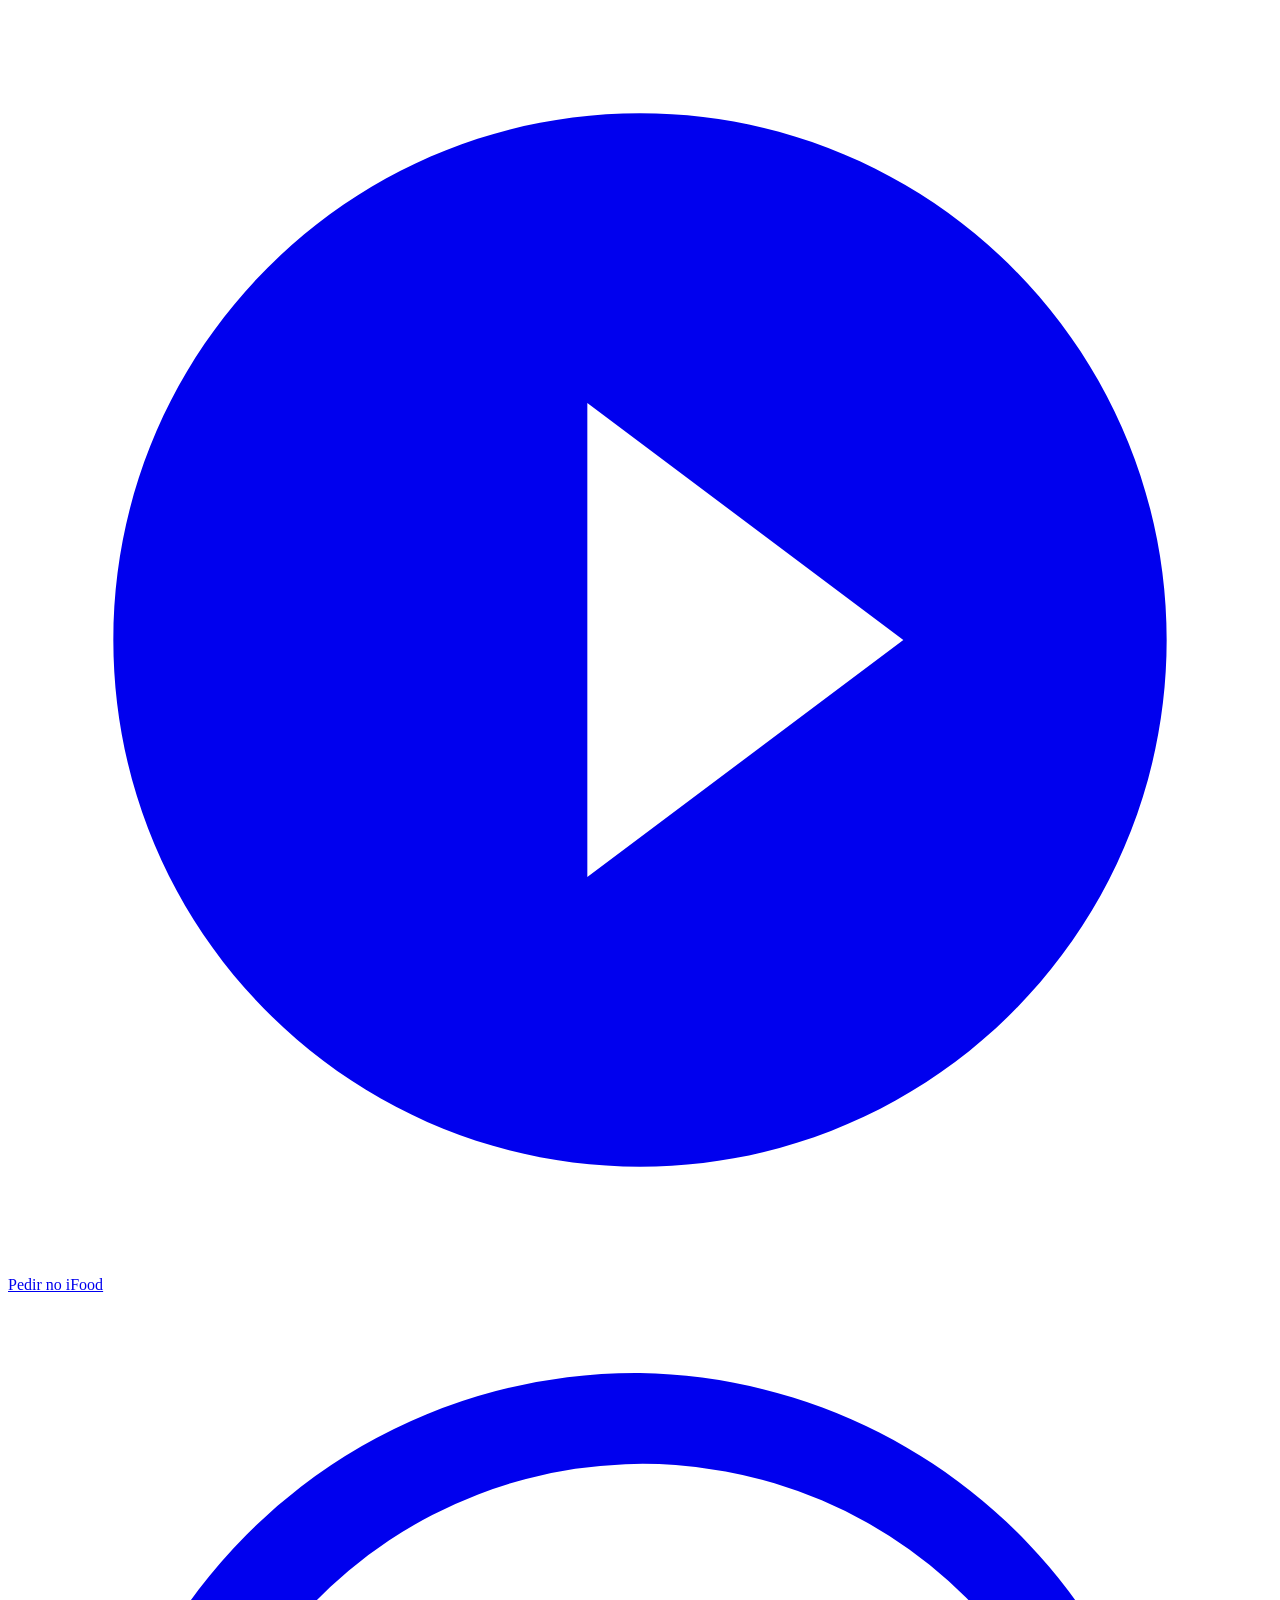
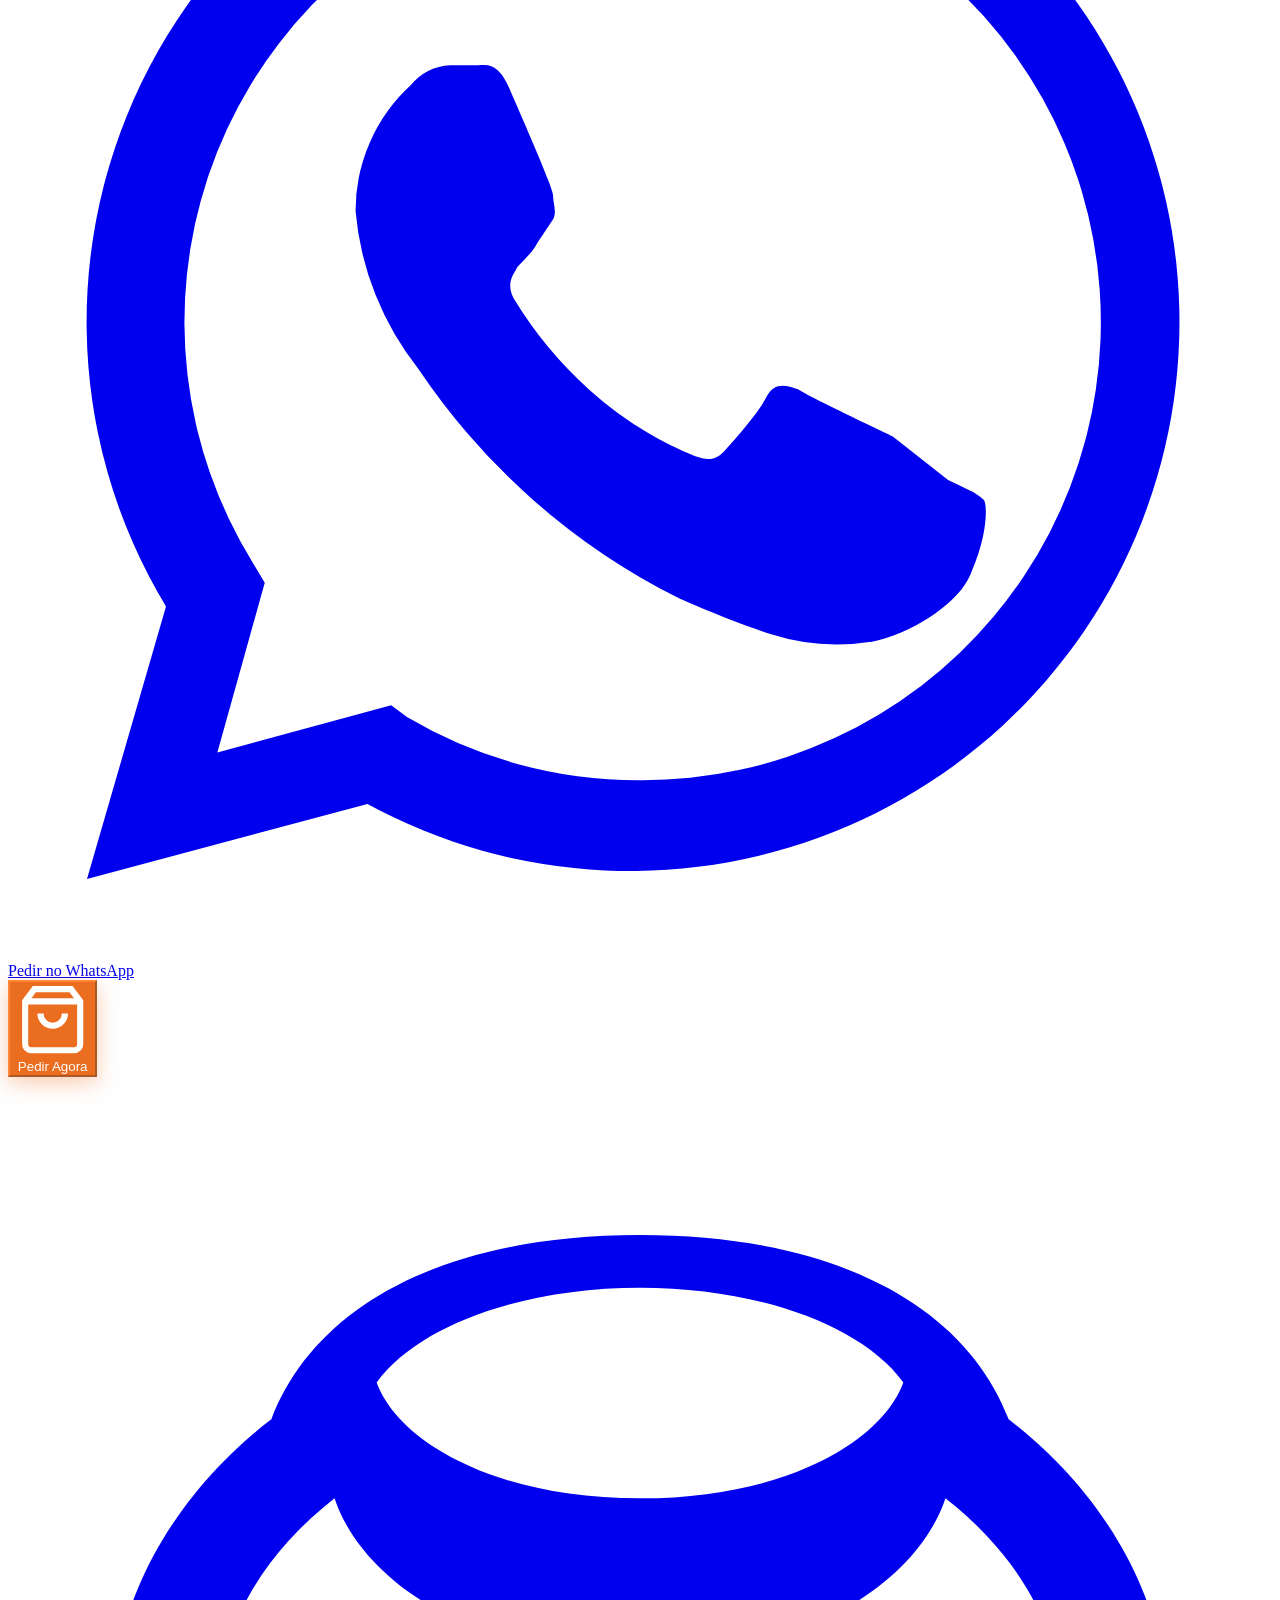
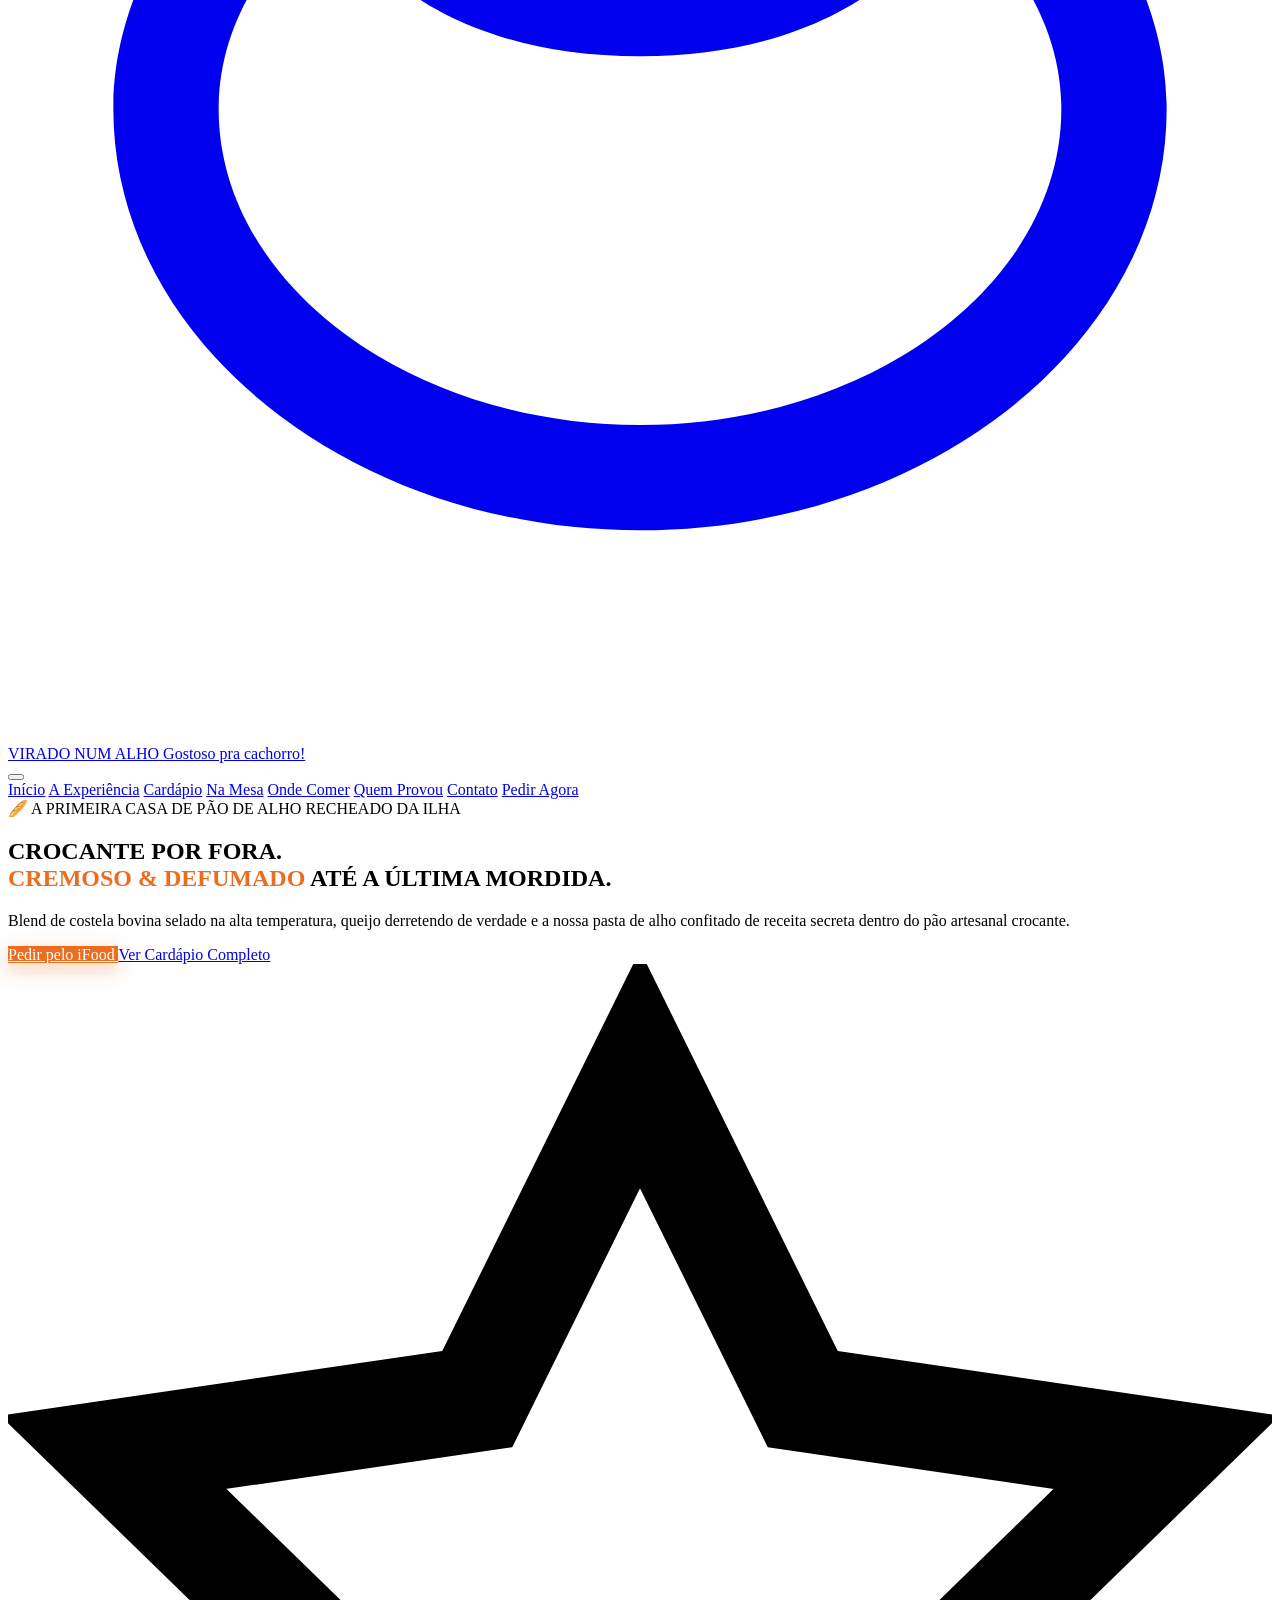
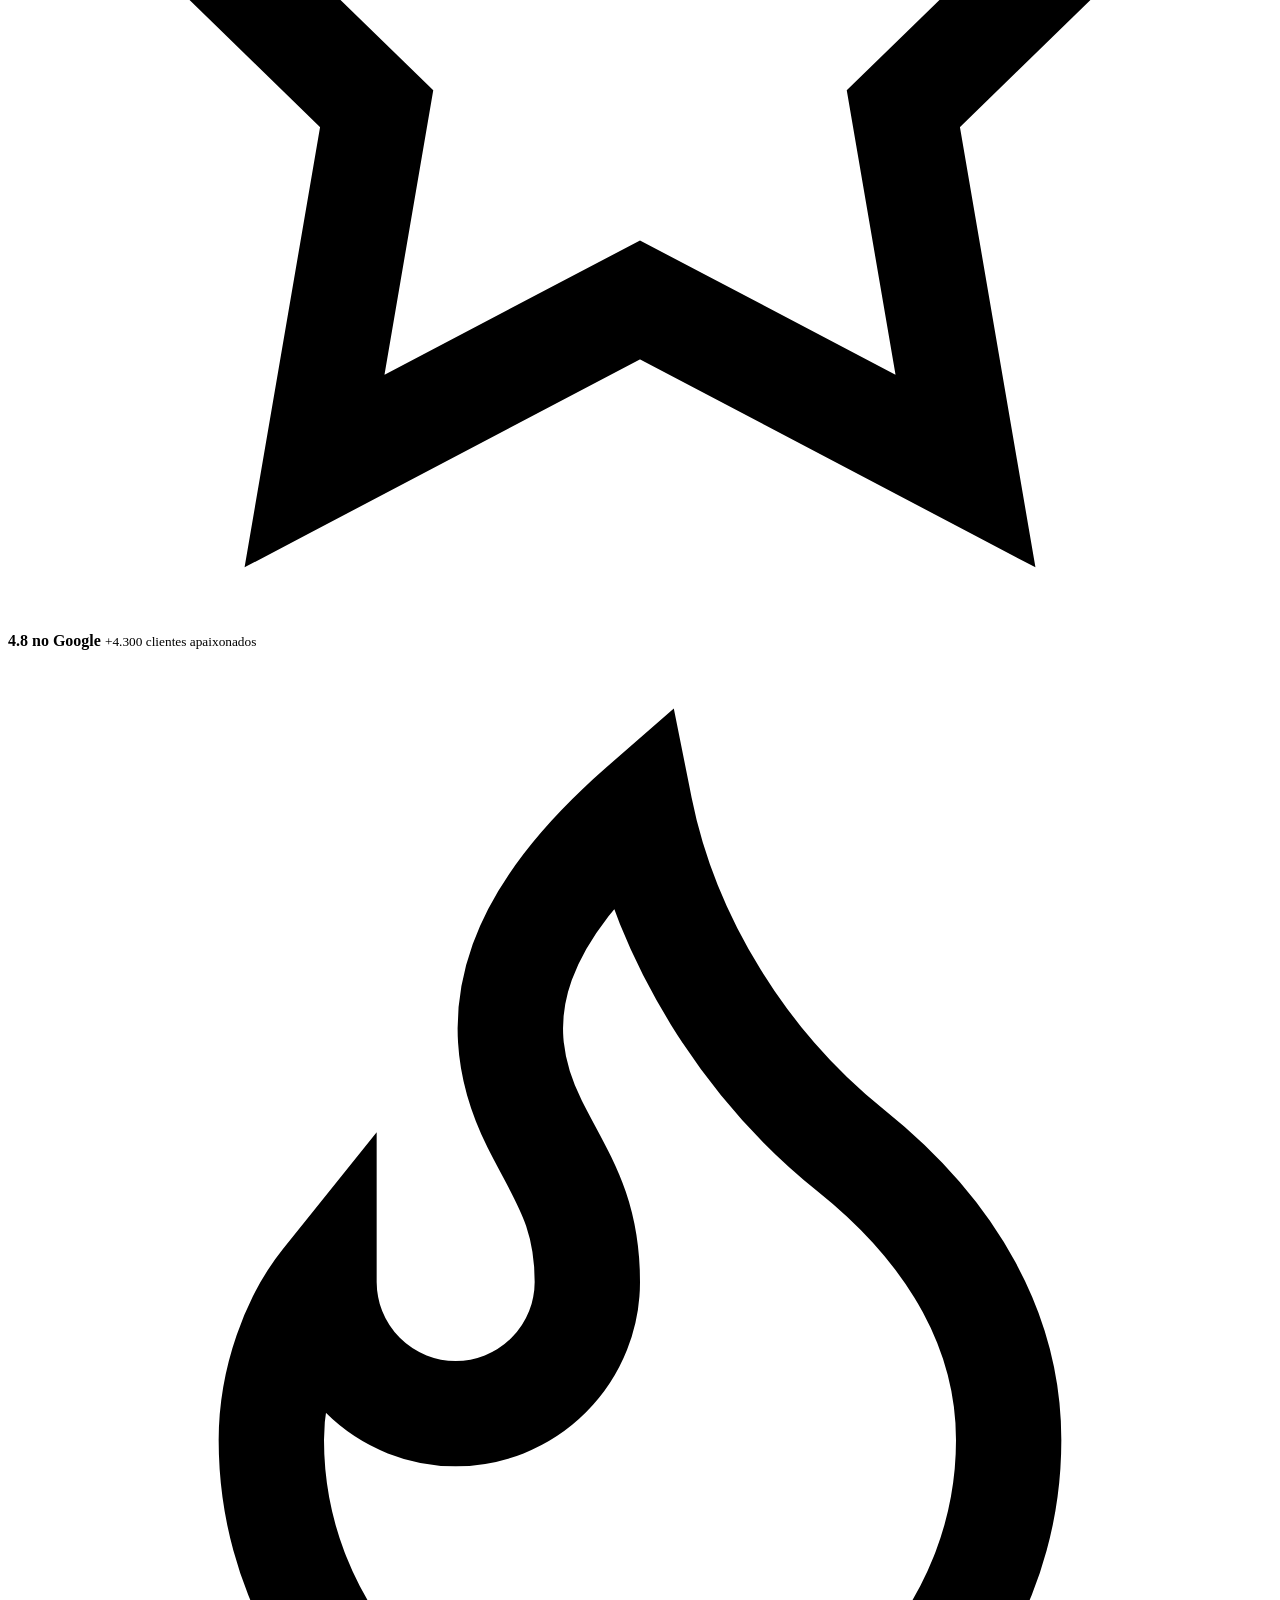
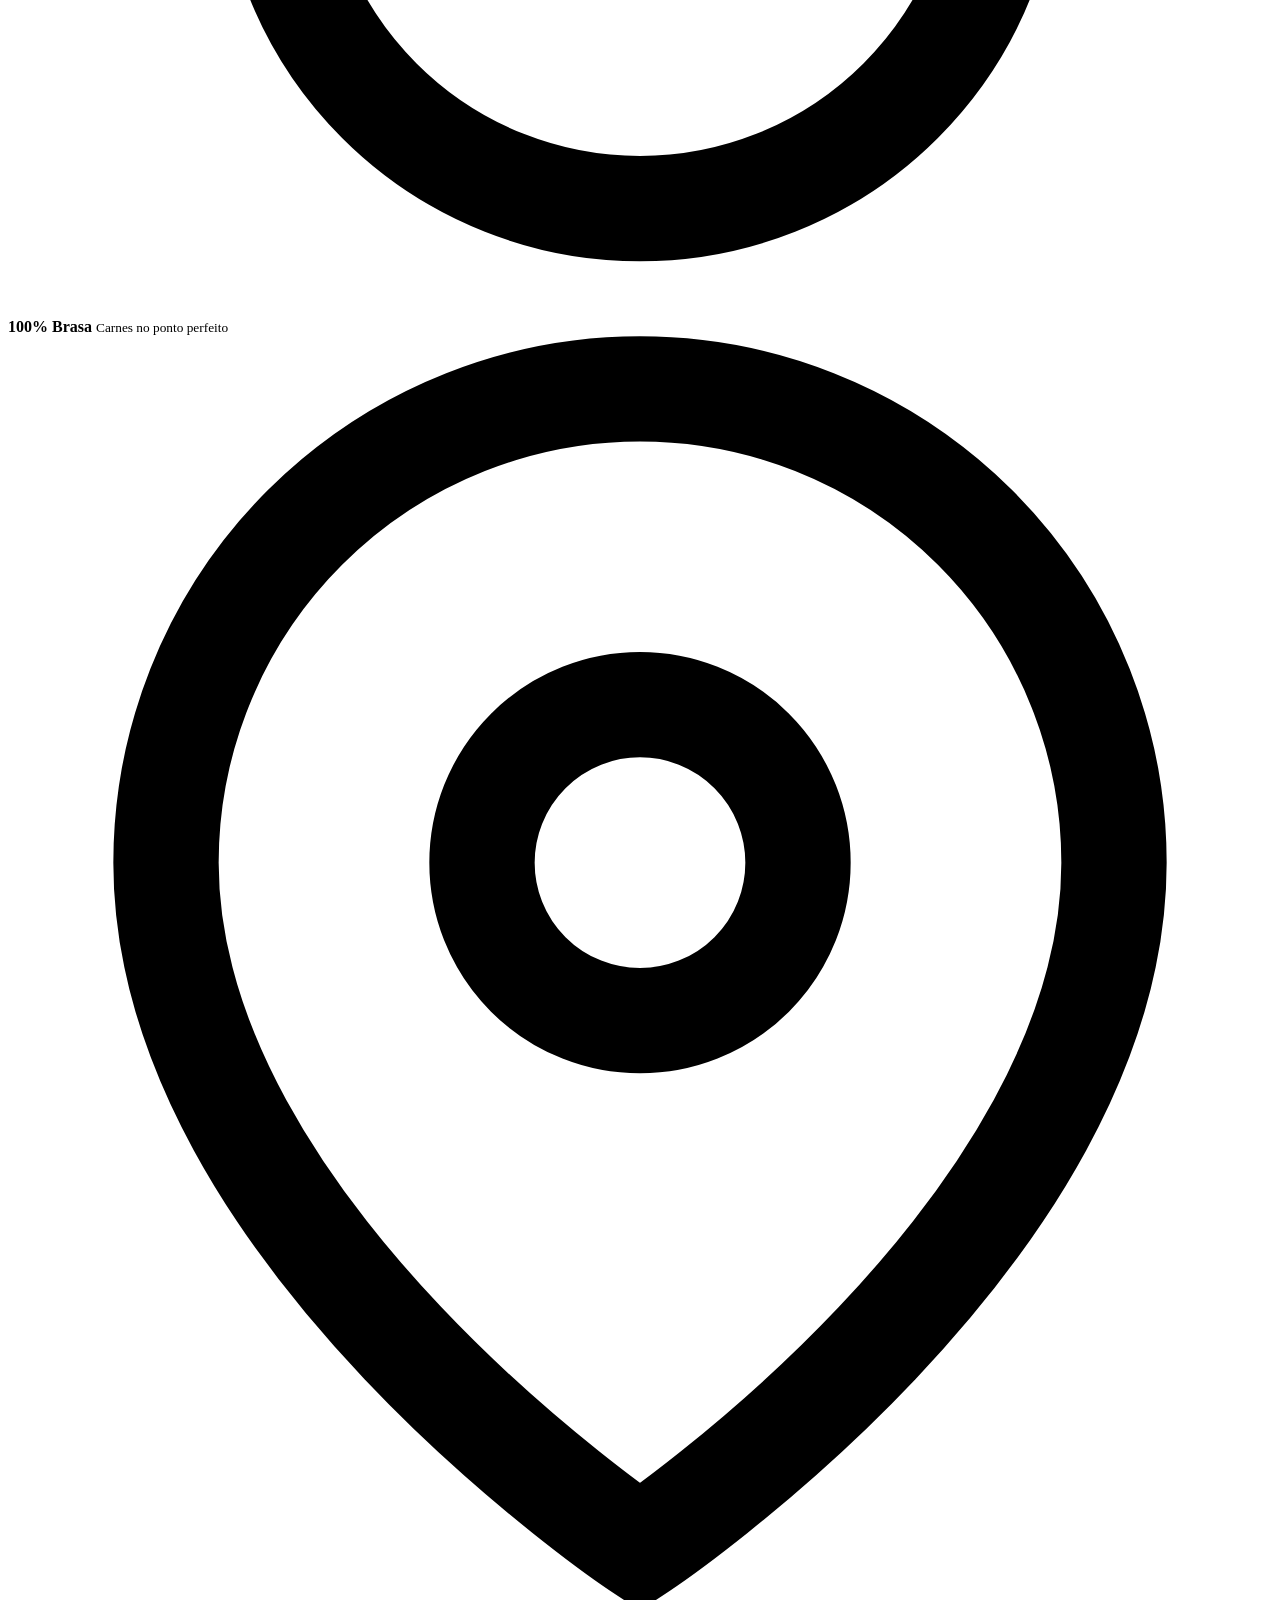
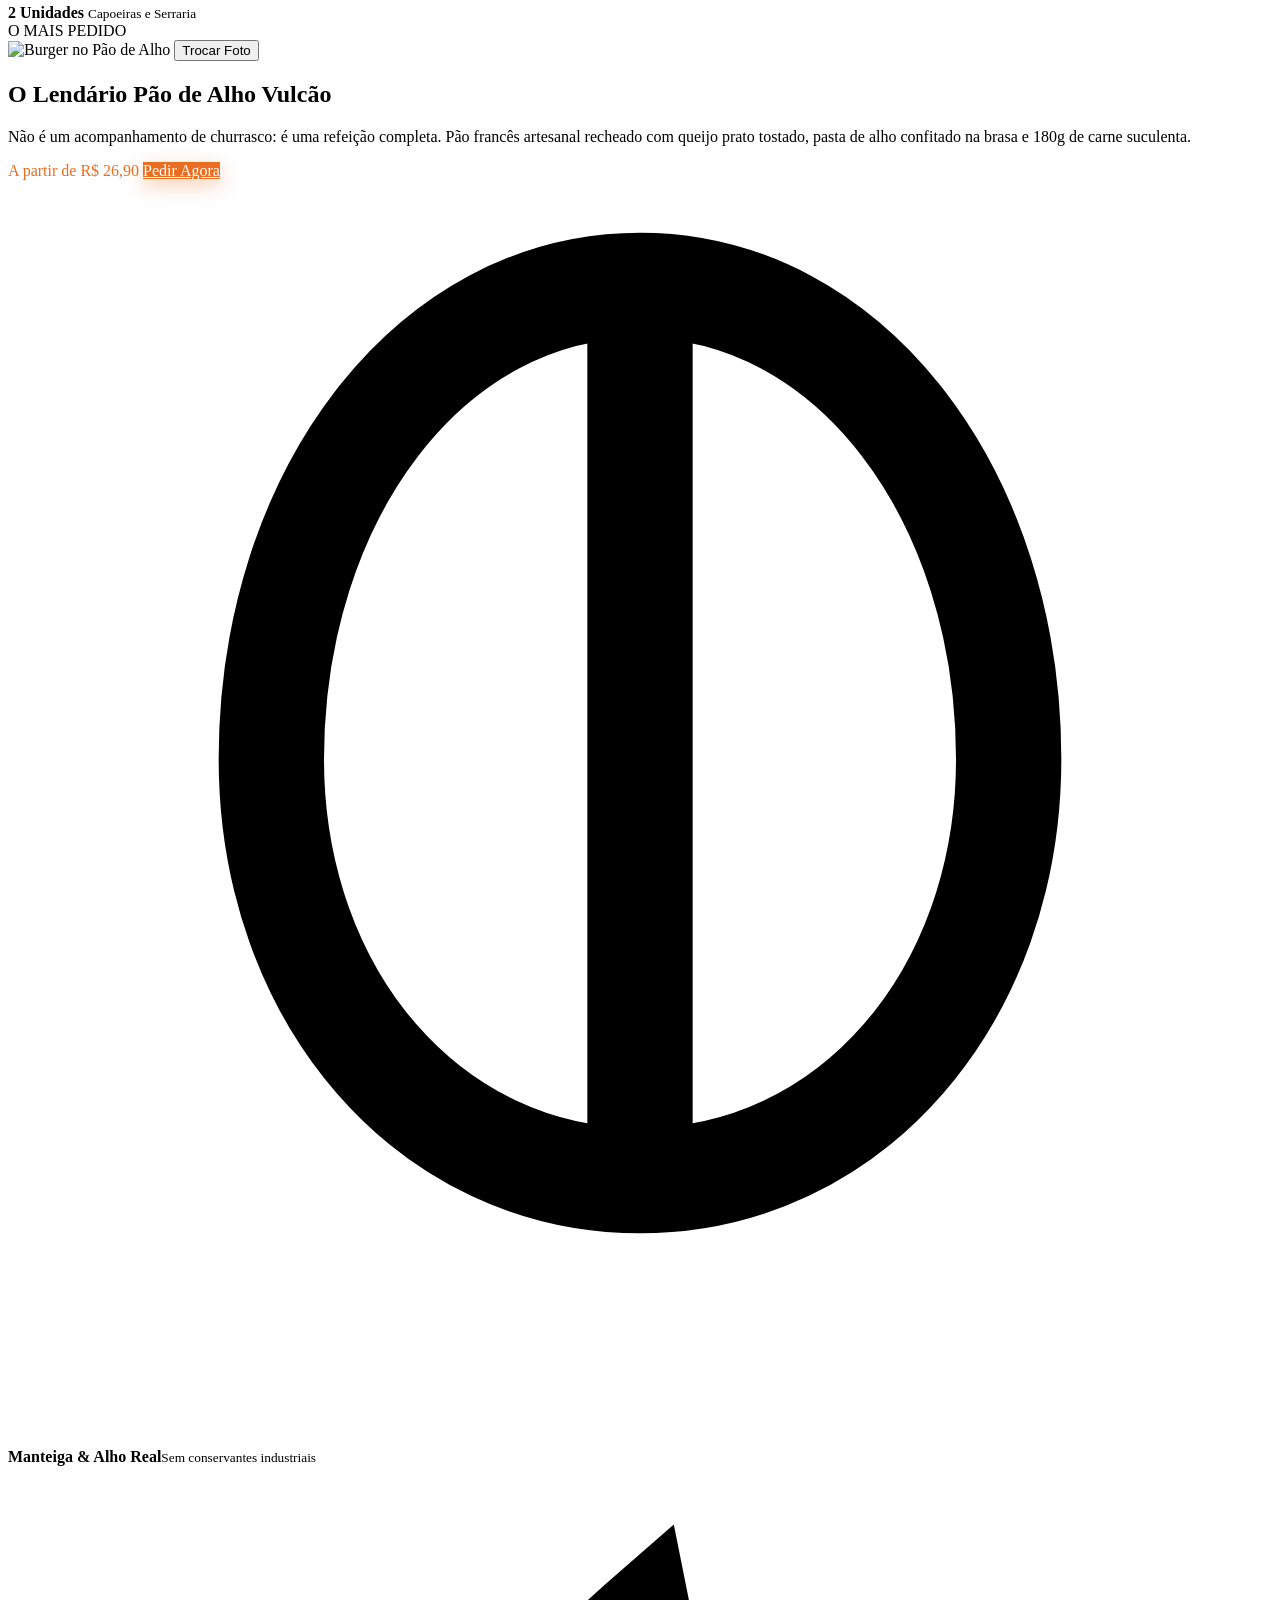
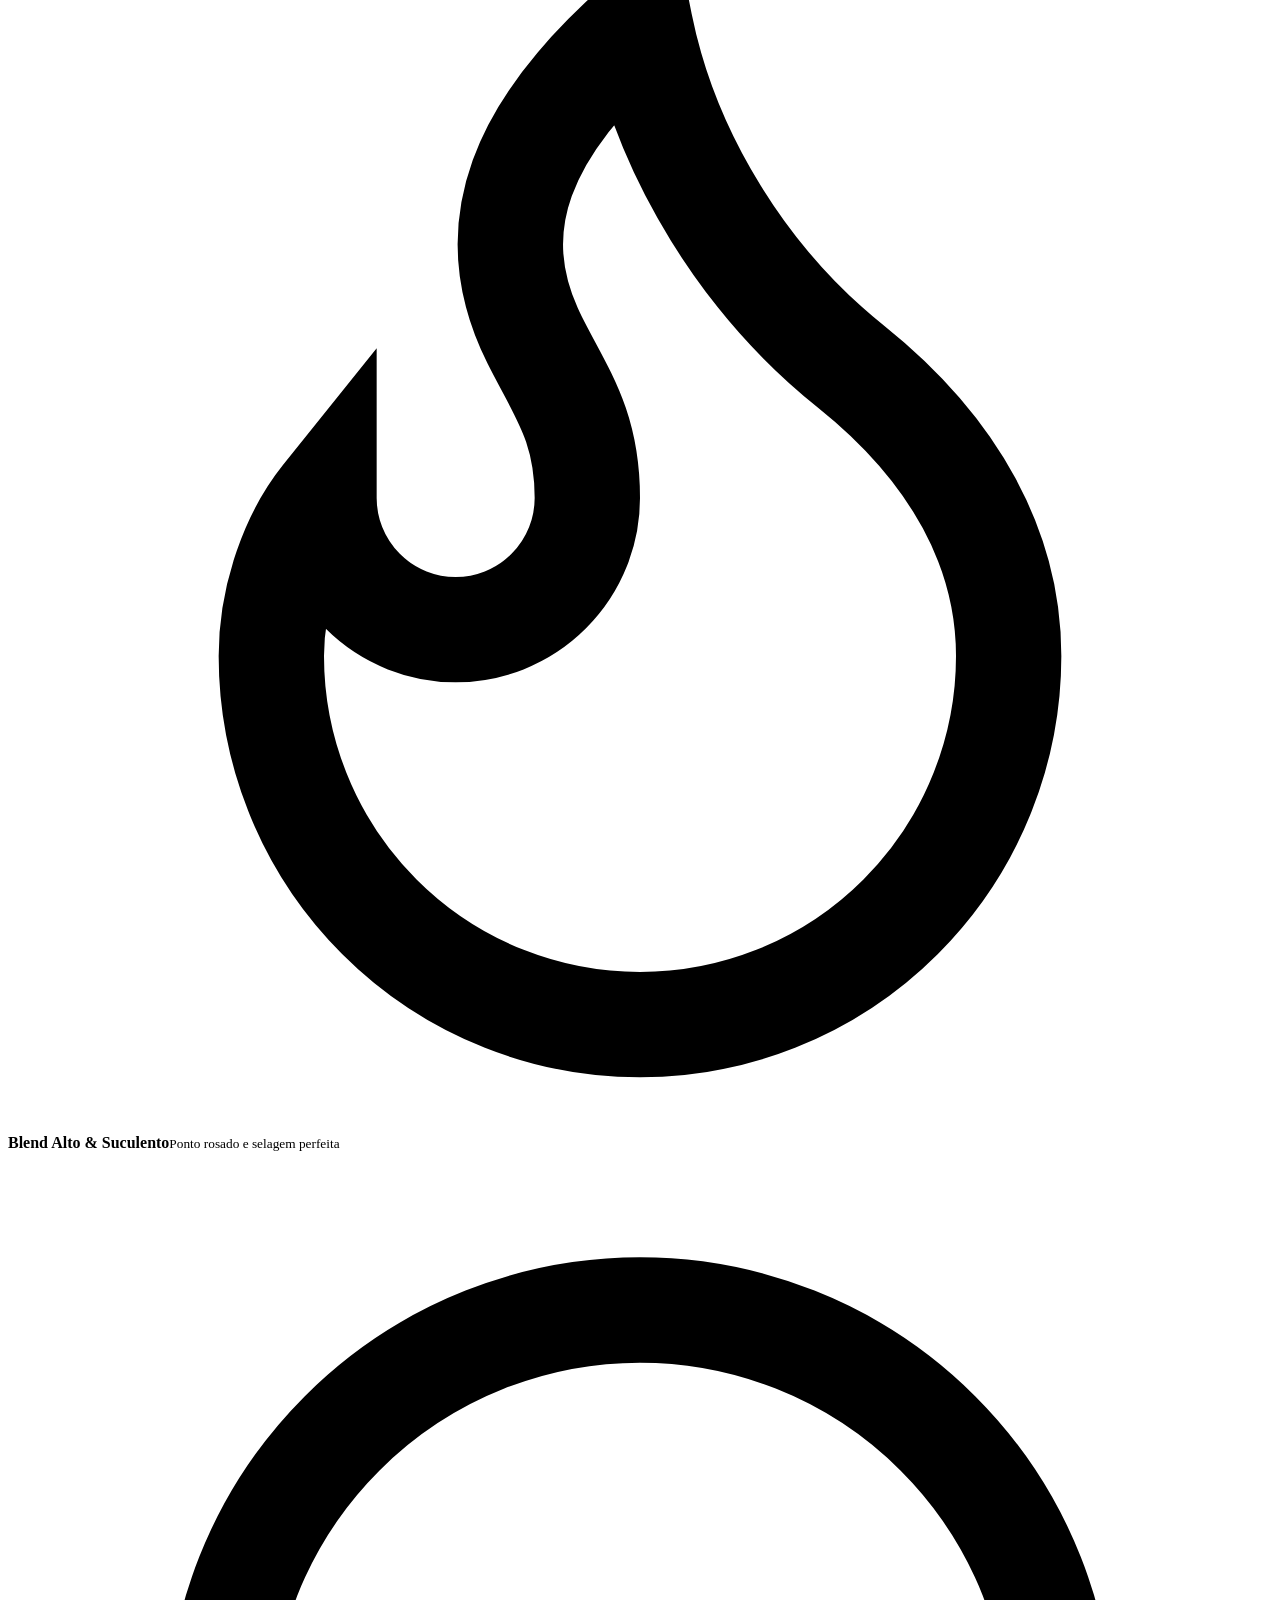
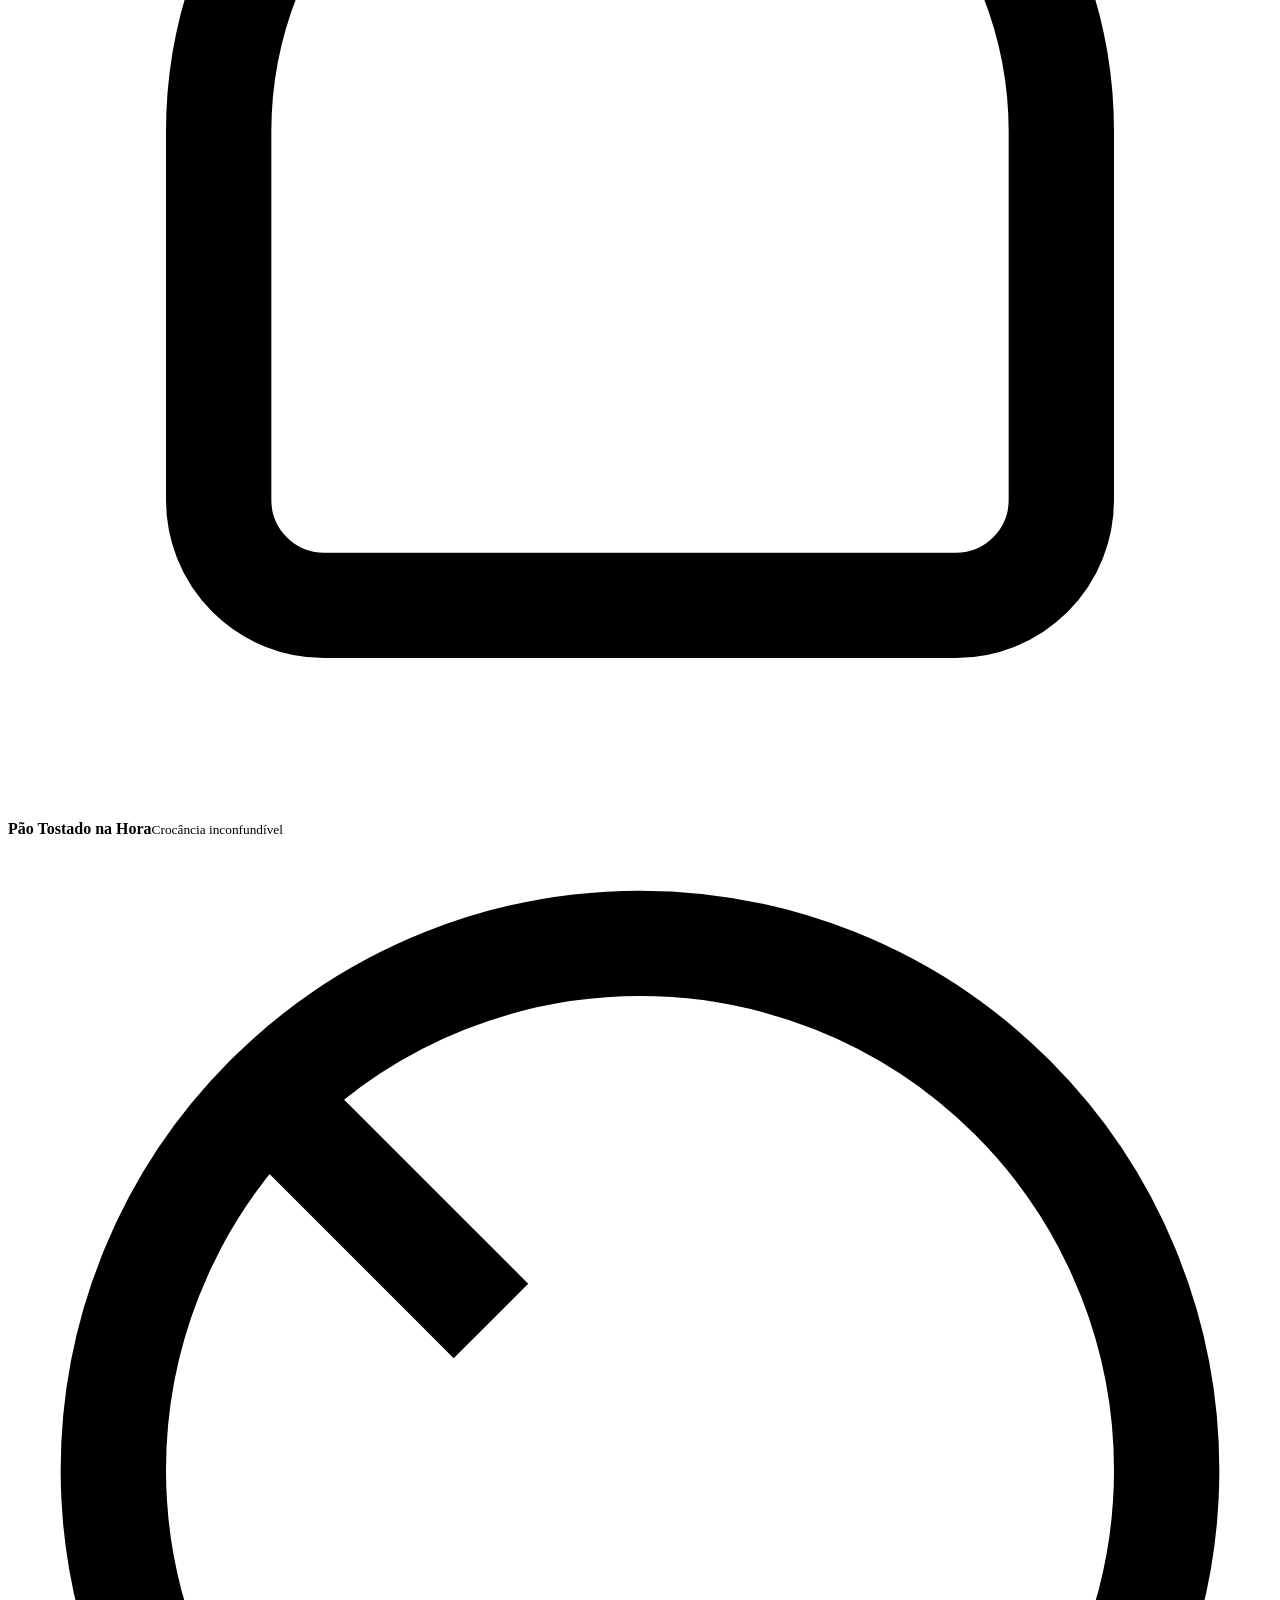
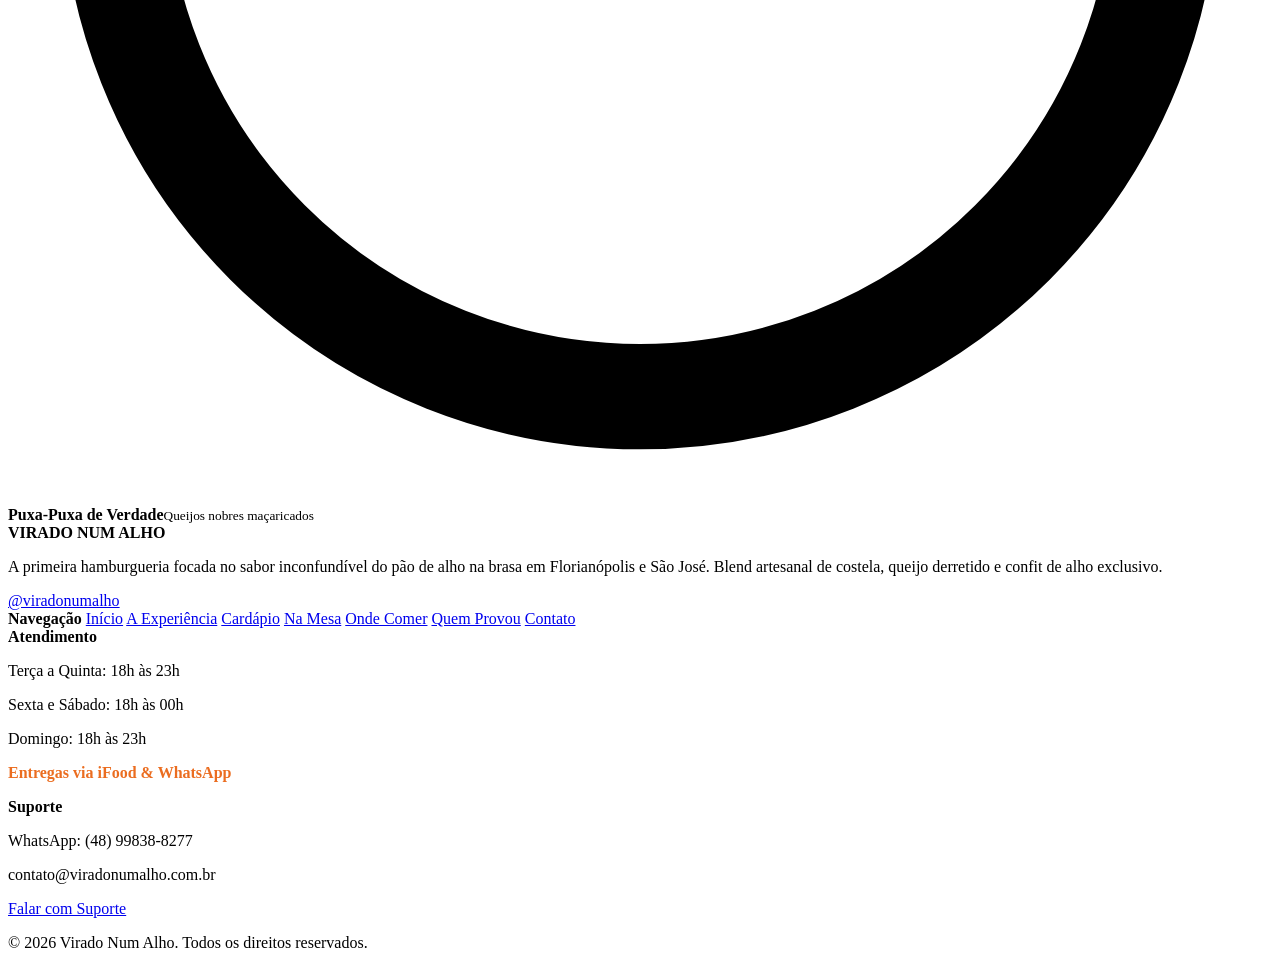
==== index.html @ 8a9c9192 "Update index.html" ====
<!DOCTYPE html>
<html lang="pt-BR">
<head>
  <meta charset="UTF-8" />
  <meta name="viewport" content="width=device-width, initial-scale=1.0" />
  <title>Virado Num Alho | Hambúrguer Artesanal e Pão de Alho Recheado</title>
  <meta name="description" content="Virado Num Alho: hamburgueria artesanal com pão de alho recheado, burgers marcantes e duas unidades na Grande Florianópolis." />
  <link rel="preconnect" href="https://fonts.googleapis.com">
  <link rel="preconnect" href="https://fonts.gstatic.com" crossorigin>
  <link href="https://fonts.googleapis.com/css2?family=Bebas+Neue&family=Caveat:wght@700&family=Plus+Jakarta+Sans:wght@400;500;600;700;800&display=swap" rel="stylesheet" />
  <link rel="stylesheet" href="style.css" />
</head>
<body>

  <!-- Barra de Controle do Administrador (Supabase) -->
  <aside id="admin-bar">
    <div style="display:flex; align-items:center; gap:12px;">
      <span class="admin-tag">PAINEL DO DONO</span>
      <span style="font-size:13px; color:#FDF8F2;">Edite os textos nesta página e clique em <strong>Salvar Alterações</strong>.</span>
    </div>
    <div style="display:flex; align-items:center; gap:10px;">
      <button id="btn-save-all" class="btn-admin-save">
        <svg viewBox="0 0 24 24" width="16" height="16" fill="none" stroke="currentColor" stroke-width="2.5"><path d="M19 21H5a2 2 0 0 1-2-2V5a2 2 0 0 1 2-2h11l5 5v11a2 2 0 0 1-2 2z"/><polyline points="17 21 17 13 7 13 7 21"/><polyline points="7 3 7 8 15 8"/></svg>
        <span>Salvar Alterações</span>
      </button>
      <button id="btn-logout" class="btn-admin-logout">Sair</button>
    </div>
  </aside>

  <!-- Input Oculto de Upload de Fotos -->
  <input type="file" id="image-file-input" accept="image/*" style="display:none;" />

  <!-- Speed Dial / Botão Flutuante Compacto -->
  <div class="floating-hub" id="floatingHub">
    <div class="hub-options">
      <a href="https://www.ifood.com.br" target="_blank" rel="noopener noreferrer" class="hub-btn hub-ifood" data-editable-link data-key="link_ifood">
        <svg viewBox="0 0 24 24" class="hub-icon" fill="currentColor"><path d="M12 2C6.48 2 2 6.48 2 12s4.48 10 10 10 10-4.48 10-10S17.52 2 12 2zm-1 14.5v-9l6 4.5-6 4.5z"/></svg>
        <span class="hub-text">Pedir no iFood</span>
      </a>
      <a href="https://wa.me/5548998388277?text=Ol%C3%A1!%20Quero%20fazer%20um%20pedido%20no%20Virado%20Num%20Alho." target="_blank" rel="noopener noreferrer" class="hub-btn hub-wpp" data-editable-link data-key="link_whatsapp">
        <svg viewBox="0 0 32 32" class="hub-icon" fill="currentColor"><path d="M16 2a13.9 13.9 0 0 0-12 21.1L2 30l7.1-1.9A13.9 13.9 0 1 0 16 2zm0 25.5a11.5 11.5 0 0 1-5.9-1.6l-.4-.3-4.4 1.2 1.2-4.3-.3-.5A11.6 11.6 0 1 1 16 27.5zm6.4-8.7c-.4-.2-2.1-1-2.4-1.2-.3-.1-.6-.2-.8.2s-.9 1.2-1.1 1.4-.4.2-.7.1a9.2 9.2 0 0 1-2.7-1.7 10.2 10.2 0 0 1-1.9-2.3c-.2-.4 0-.6.1-.8.2-.2.4-.4.5-.6l.4-.6c.1-.2 0-.4 0-.6s-.8-2-1.1-2.7c-.3-.7-.6-.6-.8-.6h-.7a1.4 1.4 0 0 0-1 .5 4.3 4.3 0 0 0-1.4 3.2 7.5 7.5 0 0 0 1.6 4 17.2 17.2 0 0 0 6.6 5.8c.9.4 1.7.7 2.3.9a5.5 5.5 0 0 0 2.5.2c.8-.1 2.3-.9 2.6-1.8.4-.9.4-1.7.3-1.8-.2-.2-.5-.3-.9-.5z"/></svg>
        <span class="hub-text">Pedir no WhatsApp</span>
      </a>
    </div>
    <button class="hub-trigger" id="hubTrigger" aria-label="Abrir opções de pedido">
      <svg viewBox="0 0 24 24" class="hub-trigger-icon" fill="none" stroke="currentColor" stroke-width="2"><path d="M6 2L3 6v14a2 2 0 0 0 2 2h14a2 2 0 0 0 2-2V6l-3-4z"/><line x1="3" y1="6" x2="21" y2="6"/><path d="M16 10a4 4 0 0 1-8 0"/></svg>
      <span>Pedir Agora</span>
    </button>
  </div>

  <!-- Cabeçalho Principal -->
  <header class="header">
    <div class="container nav-wrapper">
      <a href="index.html" class="brand-logo">
        <div class="brand-badge-logo">
          <svg viewBox="0 0 24 24" class="brand-logo-svg" fill="currentColor">
            <path d="M19 6.5C18.2 4.4 15.8 3 12 3S5.8 4.4 5 6.5C3.3 7.8 2 9.8 2 12c0 4.4 4.5 8 10 8s10-3.6 10-8c0-2.2-1.3-4.2-3-5.5zM12 18c-4.4 0-8-2.7-8-6 0-1.5.8-2.9 2.2-4 .5 1.5 2.5 3 5.8 3s5.3-1.5 5.8-3c1.4 1.1 2.2 2.5 2.2 4 0 3.3-3.6 6-8 6zm0-10c-2.8 0-4.6-1.1-5-2.2C7.8 4.7 9.8 4 12 4s4.2.7 5 1.8c-.4 1.1-2.2 2.2-5 2.2z"/>
          </svg>
        </div>
        <div class="brand-text">
          <span class="brand-title" data-editable data-key="brand_name">VIRADO NUM ALHO</span>
          <span class="brand-tagline" data-editable data-key="brand_slogan">Gostoso pra cachorro!</span>
        </div>
      </a>

      <button class="menu-toggle" id="menu-toggle" aria-label="Abrir menu">
        <span></span><span></span><span></span>
      </button>

      <nav class="nav-menu" id="nav-links">
        <a href="index.html" class="nav-item active">Início</a>
        <a href="experiencia.html" class="nav-item">A Experiência</a>
        <a href="cardapio.html" class="nav-item">Cardápio</a>
        <a href="galeria.html" class="nav-item">Na Mesa</a>
        <a href="unidades.html" class="nav-item">Onde Comer</a>
        <a href="depoimentos.html" class="nav-item">Quem Provou</a>
        <a href="contato.html" class="nav-item">Contato</a>
        <a href="https://www.ifood.com.br" target="_blank" class="btn-order" data-editable-link data-key="link_header_cta">Pedir Agora</a>
      </nav>
    </div>
  </header>

  <main>
    <section class="hero">
      <div class="container hero-grid">
        <div class="hero-content">
          <div class="badge-fresh" data-editable data-key="hero_eyebrow">
            🥖 A PRIMEIRA CASA DE PÃO DE ALHO RECHEADO DA ILHA
          </div>
          
          <h1 data-editable data-key="hero_title">
            CROCANTE POR FORA. <br><span class="highlight-text">CREMOSO & DEFUMADO</span> ATÉ A ÚLTIMA MORDIDA.
          </h1>
          
          <p data-editable data-key="hero_description">
            Blend de costela bovina selado na alta temperatura, queijo derretendo de verdade e a nossa pasta de alho confitado de receita secreta dentro do pão artesanal crocante.
          </p>

          <div class="hero-actions">
            <a href="https://www.ifood.com.br" target="_blank" class="btn btn-primary" data-editable-link data-key="link_hero_ifood">
              Pedir pelo iFood
            </a>
            <a href="cardapio.html" class="btn btn-secondary">
              Ver Cardápio Completo
            </a>
          </div>

          <div class="hero-facts-row">
            <div class="fact-card">
              <div class="fact-svg-icon">
                <svg viewBox="0 0 24 24" fill="none" stroke="currentColor" stroke-width="2"><polygon points="12 2 15.09 8.26 22 9.27 17 14.14 18.18 21.02 12 17.77 5.82 21.02 7 14.14 2 9.27 8.91 8.26 12 2"/></svg>
              </div>
              <div>
                <strong data-editable data-key="card_1_val">4.8 no Google</strong>
                <small data-editable data-key="card_1_lbl">+4.300 clientes apaixonados</small>
              </div>
            </div>
            <div class="fact-card">
              <div class="fact-svg-icon">
                <svg viewBox="0 0 24 24" fill="none" stroke="currentColor" stroke-width="2"><path d="M8.5 14.5A2.5 2.5 0 0 0 11 12c0-1.38-.5-2-1-3-1.072-2.143-.224-4.054 2-6 .5 2.5 2 4.9 4 6.5 2 1.6 3 3.5 3 5.5a7 7 0 1 1-14 0c0-1.153.433-2.294 1-3a2.5 2.5 0 0 0 2.5 2.5z"/></svg>
              </div>
              <div>
                <strong data-editable data-key="card_2_val">100% Brasa</strong>
                <small data-editable data-key="card_2_lbl">Carnes no ponto perfeito</small>
              </div>
            </div>
            <div class="fact-card">
              <div class="fact-svg-icon">
                <svg viewBox="0 0 24 24" fill="none" stroke="currentColor" stroke-width="2"><path d="M21 10c0 7-9 13-9 13s-9-6-9-13a9 9 0 0 1 18 0z"/><circle cx="12" cy="10" r="3"/></svg>
              </div>
              <div>
                <strong data-editable data-key="card_3_val">2 Unidades</strong>
                <small data-editable data-key="card_3_lbl">Capoeiras e Serraria</small>
              </div>
            </div>
          </div>
        </div>

        <div class="hero-spotlight">
          <div class="spotlight-card">
            <div class="spotlight-tag">O MAIS PEDIDO</div>
            <div class="editable-img-wrapper hero-img-wrap">
              <img src="https://images.unsplash.com/photo-1568901346375-23c9450c58cd?auto=format&fit=crop&w=900&q=80" alt="Burger no Pão de Alho" data-img-key="hero_food_img" class="spotlight-img" />
              <button class="change-img-btn" data-trigger-img="hero_food_img">Trocar Foto</button>
            </div>
            <div class="spotlight-details">
              <h2 data-editable data-key="highlight_title">O Lendário Pão de Alho Vulcão</h2>
              <p data-editable data-key="highlight_desc">
                Não é um acompanhamento de churrasco: é uma refeição completa. Pão francês artesanal recheado com queijo prato tostado, pasta de alho confitado na brasa e 180g de carne suculenta.
              </p>
              <div class="spotlight-footer">
                <span class="price-tag" data-editable data-key="hero_price_tag">A partir de R$ 26,90</span>
                <a href="cardapio.html" class="btn-card-action">Pedir Agora</a>
              </div>
            </div>
          </div>
        </div>
      </div>
    </section>

    <!-- Barra Sensorial Rápida -->
    <div class="sensory-strip">
      <div class="container sensory-grid">
        <div class="sensory-item">
          <div class="s-icon-box"><svg viewBox="0 0 24 24" fill="none" stroke="currentColor" stroke-width="2"><path d="M12 2C8 2 5 6 5 11c0 4.5 3 8 7 8s7-3.5 7-8c0-5-3-9-7-9z"/><path d="M12 2v17"/></svg></div>
          <div><strong>Manteiga & Alho Real</strong><small>Sem conservantes industriais</small></div>
        </div>
        <div class="sensory-item">
          <div class="s-icon-box"><svg viewBox="0 0 24 24" fill="none" stroke="currentColor" stroke-width="2"><path d="M8.5 14.5A2.5 2.5 0 0 0 11 12c0-1.38-.5-2-1-3-1.072-2.143-.224-4.054 2-6 .5 2.5 2 4.9 4 6.5 2 1.6 3 3.5 3 5.5a7 7 0 1 1-14 0c0-1.153.433-2.294 1-3a2.5 2.5 0 0 0 2.5 2.5z"/></svg></div>
          <div><strong>Blend Alto & Suculento</strong><small>Ponto rosado e selagem perfeita</small></div>
        </div>
        <div class="sensory-item">
          <div class="s-icon-box"><svg viewBox="0 0 24 24" fill="none" stroke="currentColor" stroke-width="2"><path d="M4 11a8 8 0 0 1 16 0v7a2 2 0 0 1-2 2H6a2 2 0 0 1-2-2v-7z"/></svg></div>
          <div><strong>Pão Tostado na Hora</strong><small>Crocância inconfundível</small></div>
        </div>
        <div class="sensory-item">
          <div class="s-icon-box"><svg viewBox="0 0 24 24" fill="none" stroke="currentColor" stroke-width="2"><circle cx="12" cy="12" r="10"/><path d="m4.93 4.93 4.24 4.24"/></svg></div>
          <div><strong>Puxa-Puxa de Verdade</strong><small>Queijos nobres maçaricados</small></div>
        </div>
      </div>
    </div>
  </main>

  <footer class="footer">
    <div class="container footer-content">
      <!-- Coluna 1: Sobre Nós -->
      <div class="footer-brand">
        <strong class="footer-logo" data-editable data-key="footer_brand_name">VIRADO NUM ALHO</strong>
        <p data-editable data-key="footer_about_text">
          A primeira hamburgueria focada no sabor inconfundível do pão de alho na brasa em Florianópolis e São José. Blend artesanal de costela, queijo derretido e confit de alho exclusivo.
        </p>
        <div class="footer-social-link">
          <a href="https://instagram.com/viradonumalho" target="_blank" data-editable data-key="footer_ig_link">@viradonumalho</a>
        </div>
      </div>

      <!-- Coluna 2: Navegação -->
      <div class="footer-nav">
        <strong>Navegação</strong>
        <a href="index.html">Início</a>
        <a href="experiencia.html">A Experiência</a>
        <a href="cardapio.html">Cardápio</a>
        <a href="galeria.html">Na Mesa</a>
        <a href="unidades.html">Onde Comer</a>
        <a href="depoimentos.html">Quem Provou</a>
        <a href="contato.html">Contato</a>
      </div>

      <!-- Coluna 3: Atendimento & Horários -->
      <div class="footer-hours">
        <strong>Atendimento</strong>
        <p data-editable data-key="footer_hours_1">Terça a Quinta: 18h às 23h</p>
        <p data-editable data-key="footer_hours_2">Sexta e Sábado: 18h às 00h</p>
        <p data-editable data-key="footer_hours_3">Domingo: 18h às 23h</p>
        <p style="margin-top: 8px; color: var(--color-orange-brand); font-weight: 600;" data-editable data-key="footer_delivery_info">Entregas via iFood & WhatsApp</p>
      </div>

      <!-- Coluna 4: Suporte & Ajuda -->
      <div class="footer-support">
        <strong>Suporte</strong>
        <p data-editable data-key="footer_sup_phone">WhatsApp: (48) 99838-8277</p>
        <p data-editable data-key="footer_sup_email">contato@viradonumalho.com.br</p>
        <div class="support-links">
          <a href="https://wa.me/5548998388277?text=Preciso%20de%20ajuda%20com%20meu%20pedido" target="_blank" class="btn-support-wpp" data-editable-link data-key="link_support_wpp">
            Falar com Suporte
          </a>
        </div>
      </div>
    </div>

    <div class="footer-bottom">
      <div class="container copyright-text">
        <p>© 2026 Virado Num Alho. Todos os direitos reservados.</p>
      </div>
    </div>
  </footer>

  <script src="script.js"></script>
</body>
</html>
---- style.css ----
/* ==========================================================================
   VARIÁVEIS VISUAIS - IDENTIDADE OFICIAL "VIRADO NUM ALHO"
   ========================================================================== */
:root {
  /* Tons de Fundo (Madeira Queimada / Brasa) */
  --bg-main: #140d09;
  --bg-card: #1e140e;
  --bg-card-hover: #291b13;
  --bg-light: #332218;

  /* Cores da Marca (Logótipo) */
  --color-orange-brand: #eb6d20;      /* Laranja característico da logo */
  --color-orange-hover: #d85c10;
  --color-garlic-gold: #f5b335;       /* Amarelo dourado / manteiga */
  --color-garlic: #f7efe3;            /* Creme suave */
  --color-smoke: #9e8e82;             /* Fumo / texto secundário */
  --color-white: #ffffff;

  /* Tipografia */
  --font-display: 'Bebas Neue', 'Impact', sans-serif;
  --font-body: 'Plus Jakarta Sans', sans-serif;
  --font-fun: 'Caveat', cursive;      /* Para o slogan "Gostoso pra cachorro!" */

  /* Raios e Sombras */
  --radius-sm: 8px;
  --radius-md: 14px;
  --radius-lg: 20px;

  --shadow-subtle: 0 8px 24px rgba(0, 0, 0, 0.5);
  --shadow-strong: 0 16px 36px rgba(0, 0, 0, 0.85);
  --shadow-brand: 0 10px 30px rgba(235, 109, 32, 0.4);
}

/* ==========================================================================
   BOTÕES COM O LARANJA DA MARCA
   ========================================================================== */
.btn-primary,
.btn-card-action,
.hub-trigger {
  background: var(--color-orange-brand) !important;
  color: #ffffff !important;
  box-shadow: 0 6px 20px rgba(235, 109, 32, 0.35) !important;
  border-color: #ff8539 !important;
}

.btn-primary:hover,
.btn-card-action:hover,
.hub-trigger:hover {
  background: var(--color-orange-hover) !important;
  box-shadow: var(--shadow-brand) !important;
}

.highlight-text,
.price-tag,
.dish-price,
.logo-text strong {
  color: var(--color-orange-brand) !important;
}

/* Estilo especial para o slogan estilo feito à mão */
.brand-slogan {
  font-family: var(--font-fun, cursive);
  font-size: 15px;
  color: var(--color-garlic-gold);
  letter-spacing: 0.5px;
  font-weight: 700;
}
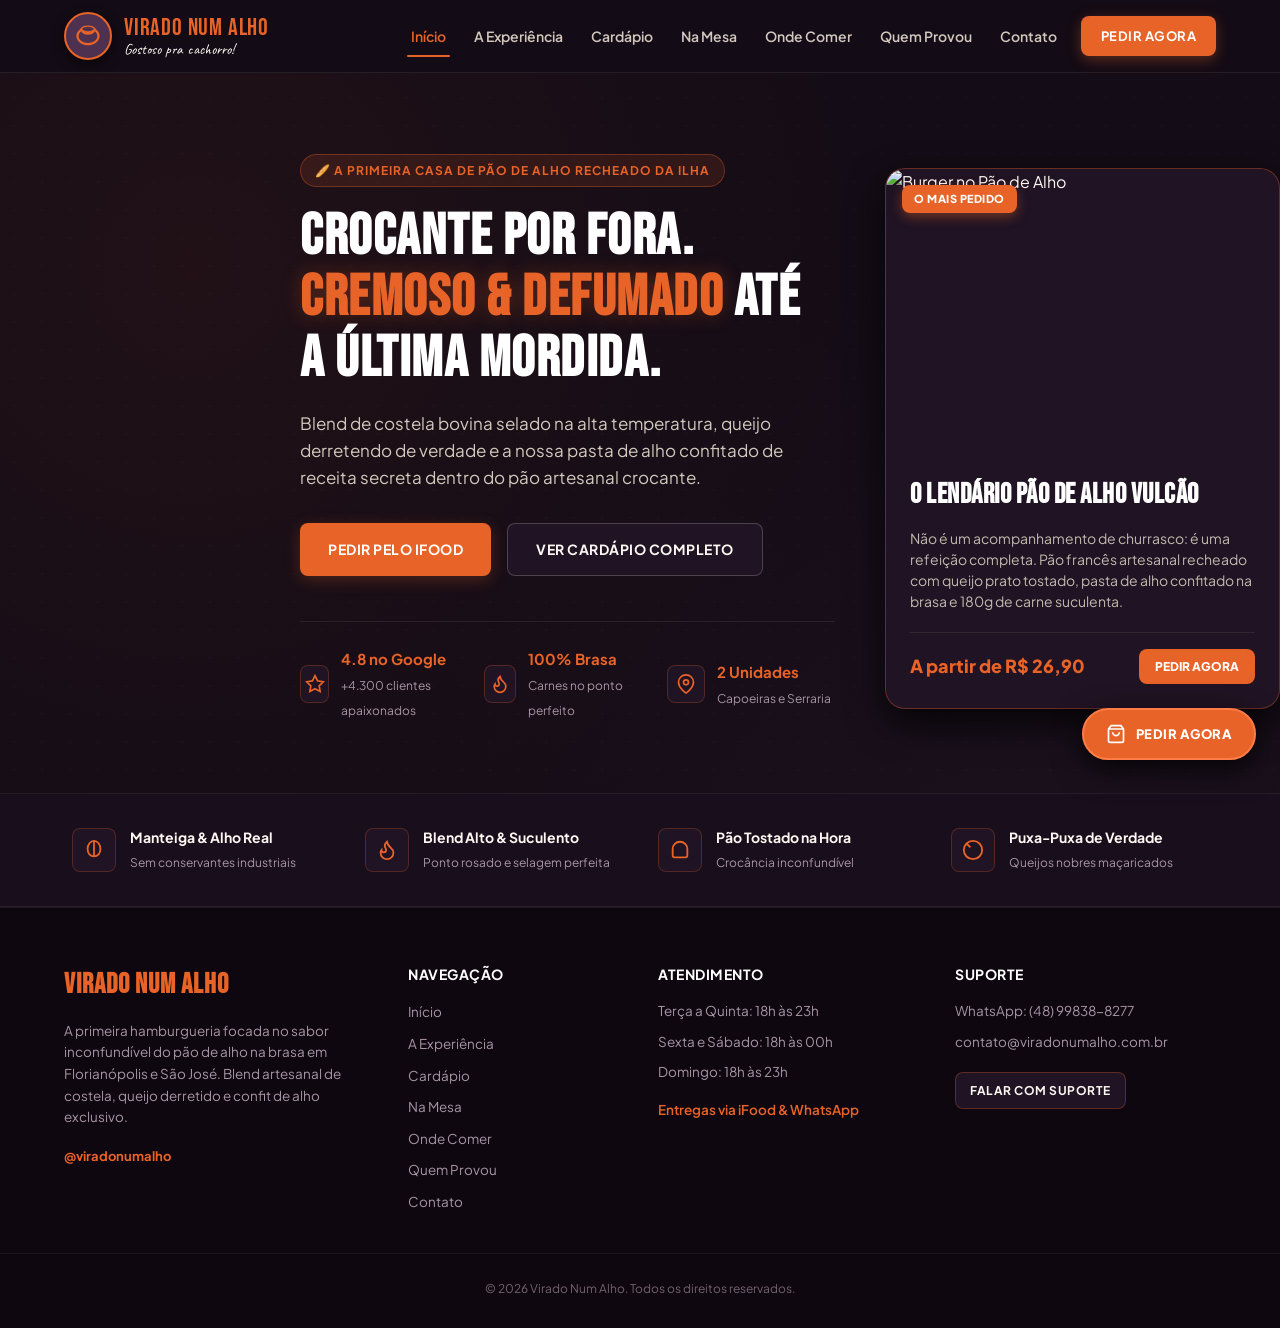
==== commit 2e5fcddf: "Update index.html" ====
--- a/index.html
+++ b/index.html
@@ -81,7 +81,24 @@
   </header>
 
   <main>
+    <!-- HERO COM VÍDEO DE FUNDO EM LOOP -->
     <section class="hero">
+      <!-- Container do Vídeo em Background -->
+      <div class="hero-video-container">
+        <video 
+          autoplay 
+          muted 
+          loop 
+          playsinline 
+          class="hero-bg-video" 
+          poster="https://images.unsplash.com/photo-1568901346375-23c9450c58cd?auto=format&fit=crop&w=1200&q=80"
+          data-video-key="hero_video_bg"
+        >
+          <source src="https://assets.mixkit.co/videos/preview/mixkit-frying-burgers-in-a-pan-41584-large.mp4" type="video/mp4" />
+        </video>
+        <div class="hero-video-overlay"></div>
+      </div>
+
       <div class="container hero-grid">
         <div class="hero-content">
           <div class="badge-fresh" data-editable data-key="hero_eyebrow">
@@ -158,7 +175,7 @@
       </div>
     </section>
 
-    <!-- Barra Sensorial Rápida -->
+    <!-- Barra Sensorial -->
     <div class="sensory-strip">
       <div class="container sensory-grid">
         <div class="sensory-item">
--- a/style.css
+++ b/style.css
@@ -1,67 +1,1793 @@
 /* ==========================================================================
-   VARIÁVEIS VISUAIS - IDENTIDADE OFICIAL "VIRADO NUM ALHO"
+   RESET & VARIÁVEIS VISUAIS - IDENTIDADE OFICIAL "VIRADO NUM ALHO"
    ========================================================================== */
 :root {
-  /* Tons de Fundo (Madeira Queimada / Brasa) */
-  --bg-main: #140d09;
-  --bg-card: #1e140e;
-  --bg-card-hover: #291b13;
-  --bg-light: #332218;
-
-  /* Cores da Marca (Logótipo) */
-  --color-orange-brand: #eb6d20;      /* Laranja característico da logo */
-  --color-orange-hover: #d85c10;
-  --color-garlic-gold: #f5b335;       /* Amarelo dourado / manteiga */
-  --color-garlic: #f7efe3;            /* Creme suave */
-  --color-smoke: #9e8e82;             /* Fumo / texto secundário */
-  --color-white: #ffffff;
-
-  /* Tipografia */
-  --font-display: 'Bebas Neue', 'Impact', sans-serif;
+  /* Fundo Escuro Profundo e Elegante */
+  --bg-main: #140C16;
+  --bg-card: #201323;
+  --bg-card-hover: #2D1B32;
+  --bg-light: #3A233A;
+
+  /* Cores da Logo Oficial */
+  --color-logo-purple: #4E3150;      /* Berinjela/Roxo da Logo */
+  --color-orange-brand: #E86328;     /* Laranja da Tipografia da Logo */
+  --color-orange-hover: #D45217;
+  --color-garlic-gold: #F5B335;      /* Amarelo Manteiga / Dourado */
+  --color-garlic: #FDF8F2;           /* Creme da Logo */
+  --color-smoke: #A895A5;            /* Texto Secundário */
+  --color-white: #FFFFFF;
+
+  /* Tipografias */
+  --font-display: 'Bebas Neue', Impact, sans-serif;
   --font-body: 'Plus Jakarta Sans', sans-serif;
-  --font-fun: 'Caveat', cursive;      /* Para o slogan "Gostoso pra cachorro!" */
+  --font-fun: 'Caveat', cursive, sans-serif;
 
   /* Raios e Sombras */
   --radius-sm: 8px;
   --radius-md: 14px;
   --radius-lg: 20px;
 
-  --shadow-subtle: 0 8px 24px rgba(0, 0, 0, 0.5);
-  --shadow-strong: 0 16px 36px rgba(0, 0, 0, 0.85);
-  --shadow-brand: 0 10px 30px rgba(235, 109, 32, 0.4);
+  --shadow-subtle: 0 8px 24px rgba(0, 0, 0, 0.45);
+  --shadow-strong: 0 16px 36px rgba(0, 0, 0, 0.75);
+  --shadow-brand: 0 10px 30px rgba(232, 99, 40, 0.35);
+}
+
+* {
+  margin: 0;
+  padding: 0;
+  box-sizing: border-box;
+}
+
+html {
+  scroll-behavior: smooth;
+}
+
+body {
+  background-color: var(--bg-main);
+  background-image: 
+    radial-gradient(circle at 15% 20%, rgba(232, 99, 40, 0.06) 0%, transparent 45%),
+    radial-gradient(circle at 85% 75%, rgba(78, 49, 80, 0.15) 0%, transparent 50%),
+    radial-gradient(rgba(253, 248, 242, 0.02) 1px, transparent 1px);
+  background-size: 100% 100%, 100% 100%, 28px 28px;
+  color: var(--color-garlic);
+  font-family: var(--font-body);
+  line-height: 1.6;
+  overflow-x: hidden;
+  min-height: 100vh;
+  display: flex;
+  flex-direction: column;
+}
+
+main {
+  flex-grow: 1;
+}
+
+.container {
+  width: 90%;
+  max-width: 1200px;
+  margin: 0 auto;
 }
 
 /* ==========================================================================
-   BOTÕES COM O LARANJA DA MARCA
+   ANIMAÇÕES
    ========================================================================== */
-.btn-primary,
-.btn-card-action,
+@keyframes floatSlow {
+  0%, 100% { transform: translateY(0px) rotate(0deg); }
+  50% { transform: translateY(-8px) rotate(0.4deg); }
+}
+
+@keyframes pulseGlow {
+  0%, 100% { box-shadow: 0 0 25px rgba(232, 99, 40, 0.2), var(--shadow-strong); }
+  50% { box-shadow: 0 0 45px rgba(232, 99, 40, 0.4), var(--shadow-strong); }
+}
+
+@keyframes shimmerBtn {
+  0% { transform: translateX(-150%); }
+  100% { transform: translateX(150%); }
+}
+
+.reveal-item {
+  opacity: 0;
+  transform: translateY(24px);
+  transition: opacity 0.65s cubic-bezier(0.16, 1, 0.3, 1), transform 0.65s cubic-bezier(0.16, 1, 0.3, 1);
+  will-change: opacity, transform;
+}
+
+.reveal-item.is-revealed {
+  opacity: 1;
+  transform: translateY(0);
+}
+
+.reveal-delay-1 { transition-delay: 0.1s; }
+.reveal-delay-2 { transition-delay: 0.2s; }
+.reveal-delay-3 { transition-delay: 0.3s; }
+.reveal-delay-4 { transition-delay: 0.4s; }
+
+/* ==========================================================================
+   PAINEL ADMIN (SUPABASE)
+   ========================================================================== */
+#admin-bar {
+  display: none;
+  background: #190E1B;
+  color: var(--color-garlic);
+  padding: 10px 24px;
+  position: fixed;
+  top: 0;
+  left: 0;
+  width: 100%;
+  z-index: 999999;
+  justify-content: space-between;
+  align-items: center;
+  border-bottom: 2px solid var(--color-orange-brand);
+  box-shadow: var(--shadow-strong);
+}
+
+.admin-tag {
+  background: var(--color-orange-brand);
+  color: #FFFFFF;
+  font-weight: 800;
+  font-size: 11px;
+  padding: 4px 8px;
+  border-radius: var(--radius-sm);
+  letter-spacing: 0.5px;
+}
+
+.btn-admin-save {
+  display: inline-flex;
+  align-items: center;
+  gap: 8px;
+  background: #00E676;
+  color: #0B1F10;
+  border: none;
+  padding: 8px 18px;
+  font-weight: 800;
+  font-size: 13px;
+  border-radius: var(--radius-sm);
+  cursor: pointer;
+  box-shadow: 0 4px 14px rgba(0, 230, 118, 0.4);
+  transition: all 0.2s ease;
+  text-transform: uppercase;
+}
+
+.btn-admin-save:hover {
+  background: #1FFC8B;
+  transform: translateY(-2px);
+  box-shadow: 0 6px 18px rgba(0, 230, 118, 0.6);
+}
+
+.btn-admin-save:disabled {
+  background: #555555;
+  color: #888888;
+  cursor: not-allowed;
+  box-shadow: none;
+  transform: none;
+}
+
+.btn-admin-logout {
+  background: #2E1931;
+  color: var(--color-garlic);
+  border: 1px solid #48294D;
+  padding: 8px 16px;
+  font-weight: 700;
+  font-size: 12px;
+  border-radius: var(--radius-sm);
+  cursor: pointer;
+  transition: all 0.2s;
+}
+
+.btn-admin-logout:hover {
+  background: #3F2243;
+  color: #FFFFFF;
+}
+
+.admin-logged {
+  padding-top: 55px !important;
+}
+
+.admin-logged [data-editable] {
+  outline: 1.5px dashed var(--color-orange-brand);
+  cursor: text;
+  transition: all 0.2s;
+}
+
+.admin-logged [data-editable]:focus {
+  outline: 2px solid #00E676;
+  background: rgba(232, 99, 40, 0.12);
+}
+
+.admin-logged [data-editable-link] {
+  outline: 2px dashed var(--color-orange-brand) !important;
+  cursor: pointer;
+}
+
+.editable-img-wrapper {
+  position: relative;
+  display: block;
+  width: 100%;
+  height: 100%;
+}
+
+.change-img-btn {
+  display: none;
+  position: absolute;
+  top: 10px;
+  right: 10px;
+  background: var(--color-orange-brand);
+  color: #FFFFFF;
+  font-weight: 800;
+  font-size: 11px;
+  padding: 7px 12px;
+  border-radius: var(--radius-sm);
+  border: none;
+  cursor: pointer;
+  box-shadow: var(--shadow-strong);
+  z-index: 25;
+  text-transform: uppercase;
+}
+
+.admin-logged .editable-img-wrapper:hover .change-img-btn {
+  display: block;
+}
+
+/* ==========================================================================
+   SPEED DIAL / BOTÃO FLUTUANTE
+   ========================================================================== */
+.floating-hub {
+  position: fixed;
+  bottom: 24px;
+  right: 24px;
+  display: flex;
+  flex-direction: column-reverse;
+  align-items: flex-end;
+  gap: 12px;
+  z-index: 99990;
+}
+
 .hub-trigger {
-  background: var(--color-orange-brand) !important;
-  color: #ffffff !important;
-  box-shadow: 0 6px 20px rgba(235, 109, 32, 0.35) !important;
-  border-color: #ff8539 !important;
-}
-
-.btn-primary:hover,
-.btn-card-action:hover,
+  display: flex;
+  align-items: center;
+  gap: 10px;
+  padding: 14px 22px;
+  border-radius: 50px;
+  background: var(--color-orange-brand);
+  color: #FFFFFF;
+  border: 2px solid #FF7C45;
+  font-family: var(--font-body);
+  font-weight: 800;
+  font-size: 13px;
+  letter-spacing: 0.5px;
+  text-transform: uppercase;
+  cursor: pointer;
+  box-shadow: 0 10px 30px rgba(0, 0, 0, 0.75);
+  transition: all 0.3s cubic-bezier(0.175, 0.885, 0.32, 1.275);
+  position: relative;
+  overflow: hidden;
+}
+
+.hub-trigger::after {
+  content: '';
+  position: absolute;
+  top: 0;
+  left: 0;
+  width: 100%;
+  height: 100%;
+  background: linear-gradient(90deg, transparent, rgba(255, 255, 255, 0.3), transparent);
+  transform: translateX(-100%);
+  animation: shimmerBtn 3.5s infinite;
+}
+
 .hub-trigger:hover {
-  background: var(--color-orange-hover) !important;
-  box-shadow: var(--shadow-brand) !important;
-}
-
-.highlight-text,
-.price-tag,
-.dish-price,
-.logo-text strong {
-  color: var(--color-orange-brand) !important;
-}
-
-/* Estilo especial para o slogan estilo feito à mão */
-.brand-slogan {
-  font-family: var(--font-fun, cursive);
+  transform: scale(1.08) translateY(-2px);
+  background: var(--color-orange-hover);
+  box-shadow: var(--shadow-brand);
+}
+
+.hub-trigger-icon {
+  width: 20px;
+  height: 20px;
+}
+
+.hub-options {
+  display: flex;
+  flex-direction: column;
+  gap: 10px;
+  opacity: 0;
+  visibility: hidden;
+  transform: translateY(15px) scale(0.92);
+  transition: all 0.28s cubic-bezier(0.16, 1, 0.3, 1);
+  pointer-events: none;
+}
+
+.floating-hub:hover .hub-options,
+.floating-hub.active .hub-options {
+  opacity: 1;
+  visibility: visible;
+  transform: translateY(0) scale(1);
+  pointer-events: auto;
+}
+
+.hub-btn {
+  display: flex;
+  align-items: center;
+  gap: 12px;
+  padding: 12px 20px;
+  border-radius: 50px;
+  background: var(--bg-card);
+  color: var(--color-garlic);
+  border: 1px solid rgba(232, 99, 40, 0.35);
+  text-decoration: none;
+  font-weight: 700;
+  font-size: 13px;
+  box-shadow: var(--shadow-strong);
+  transition: all 0.25s ease;
+  white-space: nowrap;
+}
+
+.hub-btn .hub-icon {
+  width: 18px;
+  height: 18px;
+  color: var(--color-orange-brand);
+  transition: transform 0.2s ease;
+}
+
+.hub-btn:hover {
+  background: var(--color-orange-brand);
+  color: #FFFFFF;
+  border-color: var(--color-orange-brand);
+  transform: translateX(-6px) scale(1.02);
+}
+
+.hub-btn:hover .hub-icon {
+  color: #FFFFFF;
+  transform: rotate(-10deg) scale(1.15);
+}
+
+/* ==========================================================================
+   HEADER & NAVEGAÇÃO
+   ========================================================================== */
+.header {
+  position: sticky;
+  top: 0;
+  background: rgba(20, 12, 22, 0.94);
+  backdrop-filter: blur(14px);
+  z-index: 1000;
+  border-bottom: 1px solid rgba(253, 248, 242, 0.08);
+  padding: 12px 0;
+}
+
+.nav-wrapper {
+  display: flex;
+  align-items: center;
+  justify-content: space-between;
+}
+
+.brand-logo {
+  display: flex;
+  align-items: center;
+  gap: 12px;
+  text-decoration: none;
+  transition: transform 0.2s ease;
+}
+
+.brand-logo:hover {
+  transform: scale(1.02);
+}
+
+.brand-badge-logo {
+  display: flex;
+  align-items: center;
+  justify-content: center;
+  width: 48px;
+  height: 48px;
+  background: var(--color-logo-purple);
+  border: 2px solid var(--color-orange-brand);
+  border-radius: 50%;
+  color: var(--color-orange-brand);
+  box-shadow: 0 4px 12px rgba(0, 0, 0, 0.5);
+}
+
+.brand-logo-svg {
+  width: 28px;
+  height: 28px;
+}
+
+.brand-text {
+  display: flex;
+  flex-direction: column;
+  justify-content: center;
+}
+
+.brand-title {
+  font-family: var(--font-display);
+  font-size: 24px;
+  letter-spacing: 0.8px;
+  color: var(--color-orange-brand);
+  line-height: 1;
+}
+
+.brand-tagline {
+  font-family: var(--font-fun);
   font-size: 15px;
-  color: var(--color-garlic-gold);
+  color: var(--color-garlic);
+  margin-top: 2px;
+  line-height: 1;
+}
+
+.nav-menu {
+  display: flex;
+  align-items: center;
+  gap: 20px;
+}
+
+.nav-item {
+  color: #D1C7BD;
+  text-decoration: none;
+  font-size: 14px;
+  font-weight: 600;
+  padding: 6px 4px;
+  position: relative;
+  transition: color 0.2s ease;
+  white-space: nowrap;
+}
+
+.nav-item::after {
+  content: '';
+  position: absolute;
+  bottom: -4px;
+  left: 50%;
+  width: 0;
+  height: 2px;
+  background: var(--color-orange-brand);
+  border-radius: 2px;
+  transition: width 0.3s cubic-bezier(0.16, 1, 0.3, 1), left 0.3s cubic-bezier(0.16, 1, 0.3, 1);
+}
+
+.nav-item:hover,
+.nav-item.active {
+  color: var(--color-orange-brand);
+}
+
+.nav-item:hover::after,
+.nav-item.active::after {
+  width: 100%;
+  left: 0;
+}
+
+.btn-order {
+  background: var(--color-orange-brand);
+  color: #FFFFFF !important;
+  font-weight: 700;
+  font-size: 13px;
+  text-transform: uppercase;
   letter-spacing: 0.5px;
+  padding: 10px 20px;
+  border-radius: var(--radius-sm);
+  text-decoration: none;
+  transition: all 0.25s ease;
+  box-shadow: 0 4px 14px rgba(232, 99, 40, 0.35);
+}
+
+.btn-order:hover {
+  background: var(--color-orange-hover);
+  transform: translateY(-2px);
+  box-shadow: var(--shadow-brand);
+}
+
+.menu-toggle {
+  display: none;
+  background: transparent;
+  border: none;
+  cursor: pointer;
+  flex-direction: column;
+  gap: 5px;
+  padding: 6px;
+}
+
+.menu-toggle span {
+  display: block;
+  width: 24px;
+  height: 2px;
+  background: var(--color-garlic);
+  border-radius: 2px;
+  transition: 0.3s;
+}
+
+/* ==========================================================================
+   BOTÕES GERAIS
+   ========================================================================== */
+.btn {
+  display: inline-flex;
+  align-items: center;
+  justify-content: center;
+  gap: 10px;
+  padding: 14px 28px;
+  font-size: 14px;
   font-weight: 700;
-}
+  text-transform: uppercase;
+  letter-spacing: 0.5px;
+  border-radius: var(--radius-sm);
+  text-decoration: none;
+  cursor: pointer;
+  transition: all 0.25s cubic-bezier(0.16, 1, 0.3, 1);
+  border: none;
+  position: relative;
+  overflow: hidden;
+}
+
+.btn-primary {
+  background: var(--color-orange-brand);
+  color: #FFFFFF;
+  box-shadow: 0 4px 15px rgba(232, 99, 40, 0.25);
+}
+
+.btn-primary::after {
+  content: '';
+  position: absolute;
+  top: -50%;
+  left: -50%;
+  width: 200%;
+  height: 200%;
+  background: linear-gradient(60deg, transparent 30%, rgba(255, 255, 255, 0.35) 50%, transparent 70%);
+  transform: rotate(25deg) translateX(-100%);
+  animation: shimmerBtn 4s infinite;
+}
+
+.btn-primary:hover {
+  background: var(--color-orange-hover);
+  transform: translateY(-3px) scale(1.02);
+  box-shadow: var(--shadow-brand);
+}
+
+.btn-secondary {
+  background: var(--bg-card);
+  color: var(--color-garlic);
+  border: 1px solid rgba(253, 248, 242, 0.2);
+}
+
+.btn-secondary:hover {
+  background: var(--bg-light);
+  border-color: var(--color-orange-brand);
+  color: var(--color-orange-brand);
+  transform: translateY(-3px);
+  box-shadow: var(--shadow-subtle);
+}
+
+.btn-header-cta {
+  background: var(--color-orange-brand);
+  color: #FFFFFF;
+  padding: 9px 18px;
+  font-size: 12px;
+}
+
+.btn-block {
+  width: 100%;
+}
+
+.btn-card-action {
+  background: var(--color-orange-brand);
+  color: #FFFFFF;
+  padding: 8px 16px;
+  border-radius: var(--radius-sm);
+  font-size: 12px;
+  font-weight: 800;
+  text-decoration: none;
+  text-transform: uppercase;
+  transition: all 0.2s ease;
+}
+
+.btn-card-action:hover {
+  background: var(--color-orange-hover);
+  transform: scale(1.06);
+  box-shadow: 0 4px 12px rgba(232, 99, 40, 0.4);
+}
+
+/* ==========================================================================
+   HERO / INÍCIO
+   ========================================================================== */
+.hero {
+  position: relative;
+  padding: 60px 0 50px;
+  min-height: calc(100vh - 180px);
+  display: flex;
+  align-items: center;
+}
+
+.hero-grid {
+  display: grid;
+  grid-template-columns: 1.15fr 0.85fr;
+  gap: 50px;
+  align-items: center;
+}
+
+.badge-fresh {
+  display: inline-block;
+  padding: 6px 14px;
+  background: rgba(232, 99, 40, 0.12);
+  border: 1px solid rgba(232, 99, 40, 0.35);
+  border-radius: 50px;
+  font-size: 12px;
+  font-weight: 700;
+  color: var(--color-orange-brand);
+  letter-spacing: 1px;
+  margin-bottom: 20px;
+}
+
+.hero-content h1 {
+  font-family: var(--font-display);
+  font-size: 58px;
+  line-height: 1.05;
+  letter-spacing: 1.5px;
+  margin-bottom: 20px;
+  color: var(--color-white);
+}
+
+.highlight-text {
+  color: var(--color-orange-brand);
+  text-shadow: 0 0 20px rgba(232, 99, 40, 0.3);
+}
+
+.hero-content p {
+  font-size: 17px;
+  color: #D1C8BD;
+  margin-bottom: 32px;
+  max-width: 540px;
+}
+
+.hero-actions {
+  display: flex;
+  gap: 16px;
+  margin-bottom: 45px;
+}
+
+.hero-facts-row {
+  display: grid;
+  grid-template-columns: repeat(3, 1fr);
+  gap: 16px;
+  padding-top: 25px;
+  border-top: 1px solid rgba(253, 248, 242, 0.08);
+}
+
+.fact-card {
+  display: flex;
+  align-items: center;
+  gap: 12px;
+  transition: transform 0.25s ease;
+}
+
+.fact-card:hover {
+  transform: translateY(-3px);
+}
+
+.fact-svg-icon {
+  width: 38px;
+  height: 38px;
+  background: var(--bg-card);
+  border: 1px solid rgba(232, 99, 40, 0.25);
+  border-radius: var(--radius-sm);
+  display: flex;
+  align-items: center;
+  justify-content: center;
+  color: var(--color-orange-brand);
+  transition: all 0.3s ease;
+}
+
+.fact-card:hover .fact-svg-icon {
+  border-color: var(--color-orange-brand);
+  box-shadow: 0 0 12px rgba(232, 99, 40, 0.3);
+  transform: rotate(-6deg);
+}
+
+.fact-svg-icon svg {
+  width: 20px;
+  height: 20px;
+}
+
+.fact-card strong {
+  display: block;
+  font-size: 15px;
+  color: var(--color-orange-brand);
+}
+
+.fact-card small {
+  font-size: 12px;
+  color: var(--color-smoke);
+}
+
+.spotlight-card {
+  background: var(--bg-card);
+  border: 1px solid rgba(232, 99, 40, 0.35);
+  border-radius: var(--radius-lg);
+  overflow: hidden;
+  box-shadow: var(--shadow-strong);
+  position: relative;
+  animation: floatSlow 6s ease-in-out infinite, pulseGlow 4s ease-in-out infinite;
+  transition: transform 0.3s ease, border-color 0.3s ease;
+}
+
+.spotlight-card:hover {
+  border-color: var(--color-orange-brand);
+}
+
+.spotlight-tag {
+  position: absolute;
+  top: 16px;
+  left: 16px;
+  background: var(--color-orange-brand);
+  color: #FFFFFF;
+  font-size: 11px;
+  font-weight: 800;
+  padding: 5px 12px;
+  border-radius: var(--radius-sm);
+  z-index: 10;
+  letter-spacing: 0.5px;
+  box-shadow: 0 4px 12px rgba(232, 99, 40, 0.4);
+}
+
+.hero-img-wrap {
+  height: 280px;
+  overflow: hidden;
+}
+
+.spotlight-img {
+  width: 100%;
+  height: 100%;
+  object-fit: cover;
+  display: block;
+  transition: transform 0.5s ease;
+}
+
+.spotlight-card:hover .spotlight-img {
+  transform: scale(1.06);
+}
+
+.spotlight-details {
+  padding: 24px;
+}
+
+.spotlight-details h2 {
+  font-family: var(--font-display);
+  font-size: 28px;
+  color: var(--color-white);
+  margin-bottom: 10px;
+  letter-spacing: 0.5px;
+}
+
+.spotlight-details p {
+  font-size: 14px;
+  color: #C2B9AE;
+  margin-bottom: 20px;
+  line-height: 1.5;
+}
+
+.spotlight-footer {
+  display: flex;
+  align-items: center;
+  justify-content: space-between;
+  padding-top: 16px;
+  border-top: 1px solid rgba(253, 248, 242, 0.08);
+}
+
+.price-tag {
+  font-size: 18px;
+  font-weight: 800;
+  color: var(--color-orange-brand);
+}
+
+/* ==========================================================================
+   BARRA SENSORIAL
+   ========================================================================== */
+.sensory-strip {
+  background: #190E1B;
+  border-top: 1px solid rgba(253, 248, 242, 0.06);
+  border-bottom: 1px solid rgba(253, 248, 242, 0.06);
+  padding: 24px 0;
+}
+
+.sensory-grid {
+  display: grid;
+  grid-template-columns: repeat(4, 1fr);
+  gap: 20px;
+}
+
+.sensory-item {
+  display: flex;
+  align-items: center;
+  gap: 14px;
+  padding: 8px;
+  border-radius: var(--radius-sm);
+  transition: transform 0.25s ease;
+}
+
+.sensory-item:hover {
+  transform: translateY(-3px);
+}
+
+.s-icon-box {
+  width: 44px;
+  height: 44px;
+  background: var(--bg-card);
+  border: 1px solid rgba(232, 99, 40, 0.25);
+  border-radius: var(--radius-sm);
+  display: flex;
+  align-items: center;
+  justify-content: center;
+  color: var(--color-orange-brand);
+  transition: all 0.3s ease;
+}
+
+.sensory-item:hover .s-icon-box {
+  border-color: var(--color-orange-brand);
+  box-shadow: 0 0 14px rgba(232, 99, 40, 0.3);
+  transform: rotate(8deg);
+}
+
+.s-icon-box svg {
+  width: 22px;
+  height: 22px;
+}
+
+.sensory-item strong {
+  display: block;
+  font-size: 14px;
+  color: var(--color-garlic);
+}
+
+.sensory-item small {
+  font-size: 12px;
+  color: var(--color-smoke);
+}
+
+/* ==========================================================================
+   SEÇÕES & TIPOGRAFIA GERAL
+   ========================================================================== */
+.section {
+  padding: 80px 0;
+}
+
+.section-tag {
+  display: inline-block;
+  font-size: 12px;
+  font-weight: 800;
+  color: var(--color-orange-brand);
+  letter-spacing: 2px;
+  text-transform: uppercase;
+  margin-bottom: 12px;
+}
+
+.section-heading h2 {
+  font-family: var(--font-display);
+  font-size: 44px;
+  letter-spacing: 1px;
+  color: var(--color-white);
+  line-height: 1.1;
+  margin-bottom: 14px;
+}
+
+.section-heading .subtitle {
+  font-size: 16px;
+  color: var(--color-smoke);
+  max-width: 600px;
+}
+
+.text-center {
+  text-align: center;
+}
+
+.text-center .subtitle {
+  margin: 0 auto;
+}
+
+/* ==========================================================================
+   SOBRE / HISTÓRIA
+   ========================================================================== */
+.about-grid {
+  display: grid;
+  grid-template-columns: 1.1fr 0.9fr;
+  gap: 60px;
+  align-items: center;
+}
+
+.about-copy .lead-text {
+  font-size: 18px;
+  font-weight: 500;
+  color: var(--color-white);
+  margin-bottom: 16px;
+  line-height: 1.5;
+}
+
+.about-copy p {
+  color: #C2B9AE;
+  font-size: 15px;
+  margin-bottom: 30px;
+}
+
+.about-pillars {
+  display: flex;
+  flex-direction: column;
+  gap: 18px;
+}
+
+.pillar-box {
+  background: var(--bg-card);
+  padding: 18px 22px;
+  border-radius: var(--radius-md);
+  border-left: 3px solid var(--color-orange-brand);
+  position: relative;
+  transition: transform 0.25s ease, background 0.25s ease;
+}
+
+.pillar-box:hover {
+  transform: translateX(8px);
+  background: var(--bg-card-hover);
+}
+
+.pillar-num {
+  position: absolute;
+  top: 14px;
+  right: 18px;
+  font-family: var(--font-display);
+  font-size: 22px;
+  color: rgba(232, 99, 40, 0.2);
+  transition: color 0.25s ease;
+}
+
+.pillar-box:hover .pillar-num {
+  color: rgba(232, 99, 40, 0.6);
+}
+
+.pillar-box h3 {
+  font-size: 16px;
+  font-weight: 700;
+  color: var(--color-white);
+  margin-bottom: 4px;
+}
+
+.pillar-box p {
+  font-size: 13px;
+  color: var(--color-smoke);
+  margin: 0;
+}
+
+.about-visual-composition {
+  position: relative;
+}
+
+.photo-card {
+  border-radius: var(--radius-md);
+  overflow: hidden;
+  box-shadow: var(--shadow-strong);
+  border: 1px solid rgba(253, 248, 242, 0.1);
+  transition: transform 0.4s ease;
+}
+
+.photo-card:hover {
+  transform: translateY(-4px);
+}
+
+.main-photo {
+  height: 420px;
+}
+
+.main-photo img {
+  width: 100%;
+  height: 100%;
+  object-fit: cover;
+  transition: transform 0.6s ease;
+}
+
+.main-photo:hover img {
+  transform: scale(1.05);
+}
+
+.photo-caption {
+  position: absolute;
+  bottom: 0;
+  left: 0;
+  width: 100%;
+  padding: 12px 18px;
+  background: linear-gradient(transparent, rgba(0, 0, 0, 0.85));
+  font-size: 13px;
+  font-weight: 600;
+  color: var(--color-garlic);
+}
+
+.secondary-photo {
+  position: absolute;
+  bottom: -30px;
+  right: -20px;
+  width: 220px;
+  height: 220px;
+  border: 4px solid var(--bg-main);
+  animation: floatSlow 5s ease-in-out infinite alternate;
+}
+
+.secondary-photo img {
+  width: 100%;
+  height: 100%;
+  object-fit: cover;
+}
+
+.floating-badge-award {
+  position: absolute;
+  top: 12px;
+  left: 12px;
+  background: var(--color-orange-brand);
+  color: #FFFFFF;
+  font-size: 11px;
+  font-weight: 800;
+  padding: 4px 10px;
+  border-radius: var(--radius-sm);
+  box-shadow: 0 4px 10px rgba(0, 0, 0, 0.5);
+}
+
+/* ==========================================================================
+   DESTAQUES DO CARDÁPIO
+   ========================================================================== */
+.menu-cards-grid {
+  display: grid;
+  grid-template-columns: repeat(auto-fit, minmax(270px, 1fr));
+  gap: 24px;
+  margin-top: 45px;
+}
+
+.menu-item-card {
+  background: var(--bg-card);
+  border: 1px solid rgba(253, 248, 242, 0.08);
+  border-radius: var(--radius-md);
+  overflow: hidden;
+  display: flex;
+  flex-direction: column;
+  position: relative;
+  transition: transform 0.35s cubic-bezier(0.16, 1, 0.3, 1), border-color 0.3s ease, box-shadow 0.35s ease;
+}
+
+.menu-item-card:hover {
+  transform: translateY(-8px) scale(1.01);
+  border-color: var(--color-orange-brand);
+  box-shadow: var(--shadow-brand);
+}
+
+.menu-item-card.featured {
+  border-color: rgba(232, 99, 40, 0.45);
+}
+
+.card-badge {
+  position: absolute;
+  top: 12px;
+  left: 12px;
+  background: var(--color-orange-brand);
+  color: #FFFFFF;
+  font-size: 10px;
+  font-weight: 800;
+  padding: 4px 10px;
+  border-radius: var(--radius-sm);
+  letter-spacing: 0.5px;
+  z-index: 10;
+  box-shadow: 0 3px 8px rgba(0, 0, 0, 0.4);
+}
+
+.menu-item-media {
+  height: 180px;
+  width: 100%;
+  overflow: hidden;
+}
+
+.menu-item-media img {
+  width: 100%;
+  height: 100%;
+  object-fit: cover;
+  transition: transform 0.5s ease;
+}
+
+.menu-item-card:hover .menu-item-media img {
+  transform: scale(1.08);
+}
+
+.menu-item-body {
+  padding: 22px;
+  display: flex;
+  flex-direction: column;
+  flex-grow: 1;
+  justify-content: space-between;
+}
+
+.menu-item-header {
+  display: flex;
+  align-items: flex-start;
+  justify-content: space-between;
+  gap: 10px;
+  margin-bottom: 10px;
+}
+
+.menu-item-header h3 {
+  font-family: var(--font-display);
+  font-size: 22px;
+  color: var(--color-white);
+  letter-spacing: 0.5px;
+  line-height: 1.1;
+  transition: color 0.2s;
+}
+
+.menu-item-card:hover .menu-item-header h3 {
+  color: var(--color-orange-brand);
+}
+
+.dish-price {
+  font-size: 18px;
+  font-weight: 800;
+  color: var(--color-orange-brand);
+  white-space: nowrap;
+}
+
+.menu-item-body p {
+  font-size: 13.5px;
+  color: #B3A99E;
+  line-height: 1.5;
+}
+
+.menu-full-cta {
+  text-align: center;
+  margin-top: 45px;
+}
+
+.btn-large-menu {
+  padding: 16px 36px;
+  font-size: 15px;
+}
+
+/* ==========================================================================
+   GALERIA MOSAICO
+   ========================================================================== */
+.custom-gallery-mosaic {
+  display: grid;
+  grid-template-columns: repeat(3, 1fr);
+  grid-auto-rows: 240px;
+  gap: 18px;
+  margin-top: 45px;
+}
+
+.mosaic-item {
+  position: relative;
+  border-radius: var(--radius-md);
+  overflow: hidden;
+  border: 1px solid rgba(253, 248, 242, 0.08);
+}
+
+.mosaic-item.large {
+  grid-row: span 2;
+}
+
+.mosaic-item.wide {
+  grid-column: span 2;
+}
+
+.mosaic-item img {
+  width: 100%;
+  height: 100%;
+  object-fit: cover;
+  transition: transform 0.6s cubic-bezier(0.16, 1, 0.3, 1);
+}
+
+.mosaic-item:hover img {
+  transform: scale(1.08);
+}
+
+.img-hover-overlay {
+  position: absolute;
+  inset: 0;
+  background: linear-gradient(transparent 35%, rgba(0, 0, 0, 0.88) 100%);
+  display: flex;
+  flex-direction: column;
+  justify-content: flex-end;
+  padding: 20px;
+  color: var(--color-white);
+  opacity: 0.9;
+  transition: opacity 0.3s ease;
+}
+
+.mosaic-item:hover .img-hover-overlay {
+  opacity: 1;
+}
+
+.img-hover-overlay strong {
+  font-size: 16px;
+  transform: translateY(4px);
+  transition: transform 0.3s ease;
+}
+
+.mosaic-item:hover .img-hover-overlay strong {
+  transform: translateY(0);
+}
+
+.img-hover-overlay small {
+  font-size: 12px;
+  color: var(--color-smoke);
+}
+
+/* ==========================================================================
+   UNIDADES & MAPAS
+   ========================================================================== */
+.units-cards-grid {
+  display: grid;
+  grid-template-columns: repeat(auto-fit, minmax(340px, 1fr));
+  gap: 30px;
+  margin-top: 45px;
+}
+
+.unit-location-card {
+  background: var(--bg-card);
+  border: 1px solid rgba(253, 248, 242, 0.1);
+  border-radius: var(--radius-lg);
+  overflow: hidden;
+  display: flex;
+  flex-direction: column;
+  transition: transform 0.35s ease, border-color 0.3s ease, box-shadow 0.35s ease;
+}
+
+.unit-location-card:hover {
+  transform: translateY(-6px);
+  border-color: var(--color-orange-brand);
+  box-shadow: var(--shadow-brand);
+}
+
+.unit-card-media {
+  height: 220px;
+  position: relative;
+  overflow: hidden;
+}
+
+.unit-card-media img {
+  width: 100%;
+  height: 100%;
+  object-fit: cover;
+  transition: transform 0.5s ease;
+}
+
+.unit-location-card:hover .unit-card-media img {
+  transform: scale(1.06);
+}
+
+.unit-badge {
+  position: absolute;
+  bottom: 14px;
+  left: 14px;
+  font-size: 11px;
+  font-weight: 800;
+  background: rgba(20, 12, 22, 0.88);
+  backdrop-filter: blur(6px);
+  color: var(--color-orange-brand);
+  border: 1px solid rgba(232, 99, 40, 0.4);
+  padding: 5px 12px;
+  border-radius: var(--radius-sm);
+  letter-spacing: 0.5px;
+}
+
+.unit-card-body {
+  padding: 28px;
+  display: flex;
+  flex-direction: column;
+  flex-grow: 1;
+}
+
+.unit-card-body h3 {
+  font-family: var(--font-display);
+  font-size: 30px;
+  color: var(--color-white);
+  margin-bottom: 6px;
+}
+
+.unit-address {
+  font-size: 14px;
+  color: #C2B9AE;
+  margin-bottom: 18px;
+}
+
+.unit-schedule {
+  background: rgba(0, 0, 0, 0.35);
+  border-radius: var(--radius-sm);
+  padding: 14px 16px;
+  margin-bottom: 18px;
+}
+
+.sched-row {
+  display: flex;
+  justify-content: space-between;
+  font-size: 13px;
+  color: var(--color-smoke);
+  padding: 4px 0;
+}
+
+.sched-row.highlight {
+  color: var(--color-orange-brand);
+  font-weight: 700;
+}
+
+.unit-map-embed {
+  height: 160px;
+  width: 100%;
+  border-radius: var(--radius-sm);
+  overflow: hidden;
+  border: 1px solid rgba(253, 248, 242, 0.1);
+  margin-bottom: 18px;
+}
+
+.unit-map-embed iframe {
+  width: 100%;
+  height: 100%;
+  border: 0;
+}
+
+.unit-perks {
+  display: flex;
+  flex-direction: column;
+  gap: 6px;
+  font-size: 13px;
+  color: #D1C8BD;
+  margin-bottom: 22px;
+}
+
+.unit-action-links {
+  display: grid;
+  grid-template-columns: 1fr 1fr;
+  gap: 12px;
+  margin-top: auto;
+}
+
+.btn-unit-map {
+  background: var(--bg-light);
+  color: var(--color-garlic);
+  font-size: 12px;
+  padding: 11px 14px;
+}
+
+.btn-unit-wpp {
+  background: var(--color-orange-brand);
+  color: #FFFFFF;
+  font-size: 12px;
+  padding: 11px 14px;
+}
+
+/* ==========================================================================
+   DEPOIMENTOS COM AVATARES & ESTRELAS
+   ========================================================================== */
+.testimonials-grid {
+  display: grid;
+  grid-template-columns: repeat(auto-fit, minmax(280px, 1fr));
+  gap: 24px;
+  margin-top: 45px;
+}
+
+.review-card {
+  background: var(--bg-card);
+  border: 1px solid rgba(253, 248, 242, 0.08);
+  border-radius: var(--radius-md);
+  padding: 28px;
+  display: flex;
+  flex-direction: column;
+  justify-content: space-between;
+  transition: transform 0.3s ease, border-color 0.3s ease;
+}
+
+.review-card:hover {
+  transform: translateY(-6px);
+  border-color: var(--color-orange-brand);
+}
+
+.review-stars {
+  color: var(--color-orange-brand);
+  font-size: 18px;
+  margin-bottom: 12px;
+  letter-spacing: 2px;
+}
+
+.review-text {
+  font-style: italic;
+  color: #D8CFC4;
+  font-size: 14.5px;
+  line-height: 1.6;
+  margin-bottom: 24px;
+}
+
+.reviewer-info {
+  display: flex;
+  align-items: center;
+  gap: 12px;
+}
+
+.reviewer-avatar {
+  width: 42px;
+  height: 42px;
+  background: var(--color-orange-brand);
+  color: #FFFFFF;
+  font-weight: 800;
+  border-radius: 50%;
+  display: flex;
+  align-items: center;
+  justify-content: center;
+  font-size: 13px;
+  transition: transform 0.25s ease;
+}
+
+.review-card:hover .reviewer-avatar {
+  transform: scale(1.1) rotate(5deg);
+}
+
+.reviewer-info strong {
+  display: block;
+  font-size: 14px;
+  color: var(--color-white);
+}
+
+.reviewer-info small {
+  font-size: 11px;
+  color: var(--color-smoke);
+}
+
+/* ==========================================================================
+   CONTATO & FORMULÁRIO
+   ========================================================================== */
+.contact-split {
+  display: grid;
+  grid-template-columns: 1.1fr 0.9fr;
+  gap: 60px;
+  align-items: center;
+}
+
+.contact-info-panel h2 {
+  font-family: var(--font-display);
+  font-size: 42px;
+  color: var(--color-white);
+  line-height: 1.1;
+  margin-bottom: 14px;
+}
+
+.contact-info-panel p {
+  color: #B8AEA3;
+  font-size: 15px;
+  margin-bottom: 30px;
+}
+
+.info-block-item {
+  display: flex;
+  align-items: flex-start;
+  gap: 16px;
+  margin-bottom: 20px;
+  transition: transform 0.2s ease;
+}
+
+.info-block-item:hover {
+  transform: translateX(6px);
+}
+
+.info-icon {
+  width: 46px;
+  height: 46px;
+  background: var(--bg-card);
+  border: 1px solid rgba(232, 99, 40, 0.25);
+  border-radius: var(--radius-sm);
+  display: flex;
+  align-items: center;
+  justify-content: center;
+  color: var(--color-orange-brand);
+  transition: all 0.3s ease;
+}
+
+.info-block-item:hover .info-icon {
+  border-color: var(--color-orange-brand);
+  box-shadow: 0 0 12px rgba(232, 99, 40, 0.3);
+  transform: rotate(-5deg);
+}
+
+.info-block-item strong {
+  display: block;
+  font-size: 15px;
+  color: var(--color-white);
+}
+
+.info-block-item p {
+  margin: 0;
+  font-size: 14px;
+  color: var(--color-orange-brand);
+  font-weight: 600;
+}
+
+.social-proof-pill {
+  margin-top: 30px;
+  background: var(--bg-card);
+  padding: 14px 20px;
+  border-radius: var(--radius-sm);
+  display: inline-flex;
+  align-items: center;
+  gap: 10px;
+  font-size: 13px;
+  border: 1px solid rgba(253, 248, 242, 0.08);
+  transition: transform 0.2s ease;
+}
+
+.social-proof-pill:hover {
+  transform: scale(1.02);
+}
+
+.social-proof-pill a {
+  color: var(--color-orange-brand);
+  font-weight: 700;
+  text-decoration: none;
+}
+
+.contact-card-form {
+  background: var(--bg-card);
+  border: 1px solid rgba(253, 248, 242, 0.1);
+  border-radius: var(--radius-lg);
+  padding: 35px 30px;
+  box-shadow: var(--shadow-strong);
+  transition: transform 0.3s ease, border-color 0.3s ease;
+}
+
+.contact-card-form:hover {
+  border-color: rgba(232, 99, 40, 0.35);
+}
+
+.contact-card-form h3 {
+  font-family: var(--font-display);
+  font-size: 26px;
+  color: var(--color-white);
+}
+
+.form-group {
+  margin-bottom: 16px;
+}
+
+.form-group label {
+  display: block;
+  font-size: 12px;
+  font-weight: 600;
+  color: var(--color-smoke);
+  margin-bottom: 6px;
+  text-transform: uppercase;
+}
+
+.form-group input,
+.form-group textarea {
+  width: 100%;
+  background: #140C16;
+  border: 1px solid rgba(253, 248, 242, 0.15);
+  border-radius: var(--radius-sm);
+  padding: 12px 14px;
+  color: var(--color-garlic);
+  font-family: var(--font-body);
+  font-size: 14px;
+  outline: none;
+  transition: all 0.25s ease;
+}
+
+.form-group input:focus,
+.form-group textarea:focus {
+  border-color: var(--color-orange-brand);
+  box-shadow: 0 0 10px rgba(232, 99, 40, 0.2);
+}
+
+/* ==========================================================================
+   FOOTER (SOBRE NÓS, NAVEGAÇÃO, ATENDIMENTO, SUPORTE)
+   ========================================================================== */
+.footer {
+  background: #0E0710;
+  border-top: 1px solid rgba(253, 248, 242, 0.08);
+  padding: 55px 0 30px;
+  margin-top: auto;
+}
+
+.footer-content {
+  display: grid;
+  grid-template-columns: 1.3fr 0.9fr 1.1fr 1.1fr;
+  gap: 36px;
+  margin-bottom: 40px;
+}
+
+.footer-logo {
+  display: block;
+  font-family: var(--font-display);
+  font-size: 28px;
+  color: var(--color-orange-brand);
+  letter-spacing: 1px;
+  margin-bottom: 12px;
+}
+
+.footer-brand p {
+  font-size: 13.5px;
+  color: var(--color-smoke);
+  line-height: 1.6;
+  margin-bottom: 14px;
+}
+
+.footer-social-link a {
+  display: inline-block;
+  color: var(--color-orange-brand);
+  font-size: 13px;
+  font-weight: 700;
+  text-decoration: none;
+  transition: transform 0.2s ease;
+}
+
+.footer-social-link a:hover {
+  transform: translateX(4px);
+}
+
+.footer-nav,
+.footer-hours,
+.footer-support {
+  display: flex;
+  flex-direction: column;
+  gap: 10px;
+}
+
+.footer-nav strong,
+.footer-hours strong,
+.footer-support strong {
+  font-size: 14px;
+  color: var(--color-white);
+  margin-bottom: 6px;
+  text-transform: uppercase;
+  letter-spacing: 0.5px;
+}
+
+.footer-nav a {
+  color: #A895A5;
+  text-decoration: none;
+  font-size: 13.5px;
+  transition: color 0.2s ease, transform 0.2s ease;
+  display: inline-block;
+}
+
+.footer-nav a:hover {
+  color: var(--color-orange-brand);
+  transform: translateX(4px);
+}
+
+.footer-hours p,
+.footer-support p {
+  font-size: 13.5px;
+  color: #A895A5;
+  margin: 0;
+  line-height: 1.5;
+}
+
+.support-links {
+  margin-top: 10px;
+}
+
+.btn-support-wpp {
+  display: inline-block;
+  background: var(--bg-card);
+  border: 1px solid rgba(232, 99, 40, 0.3);
+  color: var(--color-garlic);
+  padding: 8px 14px;
+  border-radius: var(--radius-sm);
+  font-size: 12px;
+  font-weight: 700;
+  text-decoration: none;
+  text-transform: uppercase;
+  letter-spacing: 0.5px;
+  transition: all 0.25s ease;
+}
+
+.btn-support-wpp:hover {
+  background: var(--color-orange-brand);
+  color: #FFFFFF;
+  border-color: var(--color-orange-brand);
+  transform: translateY(-2px);
+}
+
+.footer-bottom {
+  border-top: 1px solid rgba(253, 248, 242, 0.06);
+  padding-top: 25px;
+  font-size: 12px;
+  color: #726270;
+  text-align: center;
+}
+
+/* ==========================================================================
+   RESPONSIVIDADE
+   ========================================================================== */
+@media (max-width: 992px) {
+  .hero-grid,
+  .about-grid,
+  .contact-split {
+    grid-template-columns: 1fr;
+    gap: 40px;
+  }
+
+  .footer-content {
+    grid-template-columns: 1fr 1fr;
+    gap: 32px;
+  }
+
+  .hero-content h1 {
+    font-size: 46px;
+  }
+
+  .sensory-grid {
+    grid-template-columns: repeat(2, 1fr);
+  }
+
+  .secondary-photo {
+    position: static;
+    width: 100%;
+    height: 200px;
+    margin-top: 15px;
+  }
+
+  .custom-gallery-mosaic {
+    grid-template-columns: 1fr 1fr;
+  }
+
+  .mosaic-item.large {
+    grid-row: span 1;
+  }
+
+  .mosaic-item.wide {
+    grid-column: span 2;
+  }
+
+  .menu-toggle {
+    display: flex;
+  }
+
+  .nav-menu {
+    display: none;
+    position: absolute;
+    top: 100%;
+    left: 0;
+    right: 0;
+    background: #190E1B;
+    flex-direction: column;
+    padding: 24px;
+    gap: 16px;
+    border-bottom: 1px solid rgba(253, 248, 242, 0.1);
+    box-shadow: var(--shadow-strong);
+  }
+
+  .nav-menu.active {
+    display: flex;
+  }
+}
+
+@media (max-width: 600px) {
+  .footer-content {
+    grid-template-columns: 1fr;
+    gap: 28px;
+  }
+
+  .hero-content h1 {
+    font-size: 38px;
+  }
+
+  .hero-actions {
+    flex-direction: column;
+  }
+
+  .hero-facts-row {
+    grid-template-columns: 1fr;
+  }
+
+  .sensory-grid {
+    grid-template-columns: 1fr;
+  }
+
+  .custom-gallery-mosaic {
+    grid-template-columns: 1fr;
+  }
+
+  .mosaic-item.wide {
+    grid-column: span 1;
+  }
+
+  .floating-hub {
+    bottom: 16px;
+    right: 16px;
+  }
+
+  .hub-trigger {
+    padding: 12px 18px;
+    font-size: 12px;
+  }
+}
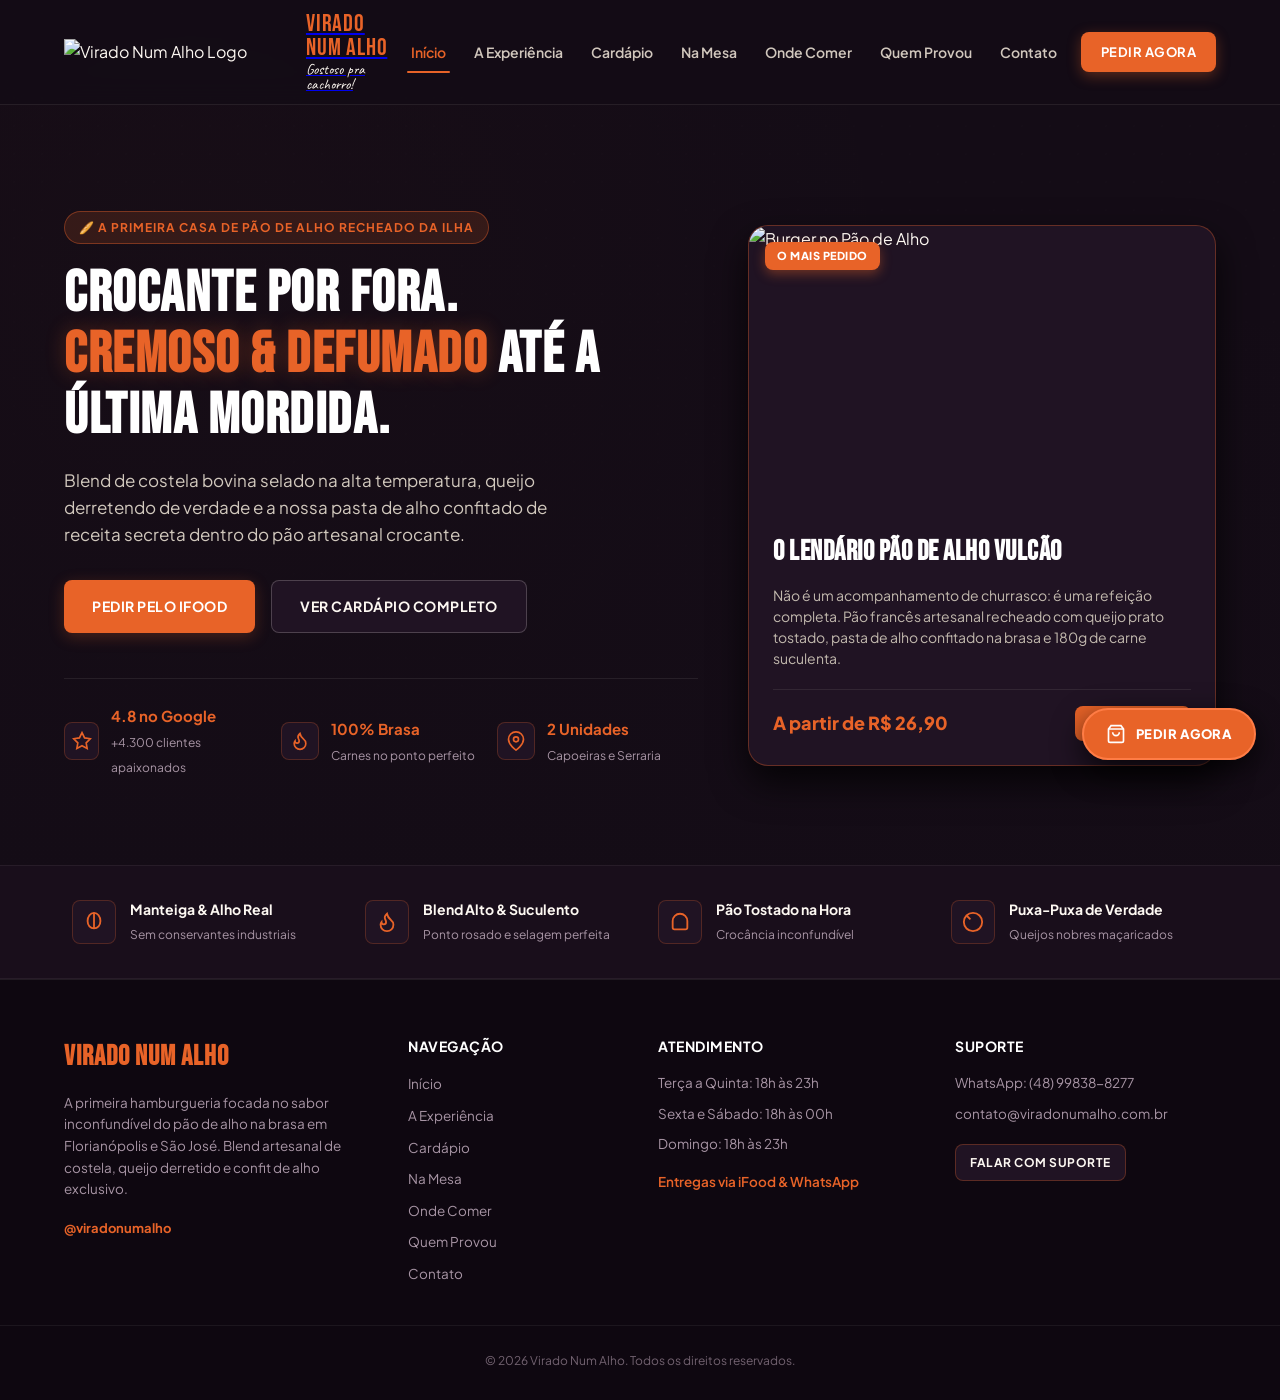
==== commit 0f80bf46: "Update index.html" ====
--- a/index.html
+++ b/index.html
@@ -16,7 +16,7 @@
   <aside id="admin-bar">
     <div style="display:flex; align-items:center; gap:12px;">
       <span class="admin-tag">PAINEL DO DONO</span>
-      <span style="font-size:13px; color:#FDF8F2;">Edite os textos nesta página e clique em <strong>Salvar Alterações</strong>.</span>
+      <span style="font-size:13px; color:#FDF8F2;">Edite a logo, fotos e textos nesta página e clique em <strong>Salvar Alterações</strong>.</span>
     </div>
     <div style="display:flex; align-items:center; gap:10px;">
       <button id="btn-save-all" class="btn-admin-save">
@@ -51,17 +51,16 @@
   <!-- Cabeçalho Principal -->
   <header class="header">
     <div class="container nav-wrapper">
-      <a href="index.html" class="brand-logo">
-        <div class="brand-badge-logo">
-          <svg viewBox="0 0 24 24" class="brand-logo-svg" fill="currentColor">
-            <path d="M19 6.5C18.2 4.4 15.8 3 12 3S5.8 4.4 5 6.5C3.3 7.8 2 9.8 2 12c0 4.4 4.5 8 10 8s10-3.6 10-8c0-2.2-1.3-4.2-3-5.5zM12 18c-4.4 0-8-2.7-8-6 0-1.5.8-2.9 2.2-4 .5 1.5 2.5 3 5.8 3s5.3-1.5 5.8-3c1.4 1.1 2.2 2.5 2.2 4 0 3.3-3.6 6-8 6zm0-10c-2.8 0-4.6-1.1-5-2.2C7.8 4.7 9.8 4 12 4s4.2.7 5 1.8c-.4 1.1-2.2 2.2-5 2.2z"/>
-          </svg>
-        </div>
-        <div class="brand-text">
+      <div class="brand-logo">
+        <div class="editable-img-wrapper brand-logo-wrapper">
+          <img src="logo.png" alt="Virado Num Alho Logo" data-img-key="site_logo_img" class="brand-logo-img" />
+          <button class="change-img-btn" data-trigger-img="site_logo_img">Trocar Logo</button>
+        </div>
+        <a href="index.html" class="brand-text">
           <span class="brand-title" data-editable data-key="brand_name">VIRADO NUM ALHO</span>
           <span class="brand-tagline" data-editable data-key="brand_slogan">Gostoso pra cachorro!</span>
-        </div>
-      </a>
+        </a>
+      </div>
 
       <button class="menu-toggle" id="menu-toggle" aria-label="Abrir menu">
         <span></span><span></span><span></span>
@@ -83,7 +82,6 @@
   <main>
     <!-- HERO COM VÍDEO DE FUNDO EM LOOP -->
     <section class="hero">
-      <!-- Container do Vídeo em Background -->
       <div class="hero-video-container">
         <video 
           autoplay 
--- a/style.css
+++ b/style.css
@@ -2,18 +2,18 @@
    RESET & VARIÁVEIS VISUAIS - IDENTIDADE OFICIAL "VIRADO NUM ALHO"
    ========================================================================== */
 :root {
-  /* Fundo Escuro Profundo e Elegante */
+  /* Fundo Escuro Profundo e Acolhedor */
   --bg-main: #140C16;
   --bg-card: #201323;
   --bg-card-hover: #2D1B32;
   --bg-light: #3A233A;
 
   /* Cores da Logo Oficial */
-  --color-logo-purple: #4E3150;      /* Berinjela/Roxo da Logo */
-  --color-orange-brand: #E86328;     /* Laranja da Tipografia da Logo */
+  --color-logo-purple: #4E3150;      /* Roxo da Logo */
+  --color-orange-brand: #E86328;     /* Laranja Brasa */
   --color-orange-hover: #D45217;
-  --color-garlic-gold: #F5B335;      /* Amarelo Manteiga / Dourado */
-  --color-garlic: #FDF8F2;           /* Creme da Logo */
+  --color-garlic-gold: #F5B335;      /* Amarelo Manteiga */
+  --color-garlic: #FDF8F2;           /* Creme */
   --color-smoke: #A895A5;            /* Texto Secundário */
   --color-white: #FFFFFF;
 
@@ -582,17 +582,47 @@
 }
 
 /* ==========================================================================
-   HERO / INÍCIO
+   HERO COM VÍDEO DE FUNDO
    ========================================================================== */
 .hero {
   position: relative;
-  padding: 60px 0 50px;
-  min-height: calc(100vh - 180px);
-  display: flex;
-  align-items: center;
+  padding: 80px 0 60px;
+  min-height: calc(100vh - 140px);
+  display: flex;
+  align-items: center;
+  overflow: hidden;
+}
+
+.hero-video-container {
+  position: absolute;
+  top: 0;
+  left: 0;
+  width: 100%;
+  height: 100%;
+  z-index: 1;
+  overflow: hidden;
+}
+
+.hero-bg-video {
+  width: 100%;
+  height: 100%;
+  object-fit: cover;
+  opacity: 0.35;
+  filter: contrast(1.15) brightness(0.75);
+}
+
+.hero-video-overlay {
+  position: absolute;
+  top: 0;
+  left: 0;
+  width: 100%;
+  height: 100%;
+  background: linear-gradient(180deg, rgba(20, 12, 22, 0.72) 0%, rgba(20, 12, 22, 0.94) 100%);
 }
 
 .hero-grid {
+  position: relative;
+  z-index: 2;
   display: grid;
   grid-template-columns: 1.15fr 0.85fr;
   gap: 50px;
@@ -602,8 +632,8 @@
 .badge-fresh {
   display: inline-block;
   padding: 6px 14px;
-  background: rgba(232, 99, 40, 0.12);
-  border: 1px solid rgba(232, 99, 40, 0.35);
+  background: rgba(232, 99, 40, 0.15);
+  border: 1px solid rgba(232, 99, 40, 0.4);
   border-radius: 50px;
   font-size: 12px;
   font-weight: 700;
@@ -781,6 +811,8 @@
   border-top: 1px solid rgba(253, 248, 242, 0.06);
   border-bottom: 1px solid rgba(253, 248, 242, 0.06);
   padding: 24px 0;
+  position: relative;
+  z-index: 2;
 }
 
 .sensory-grid {
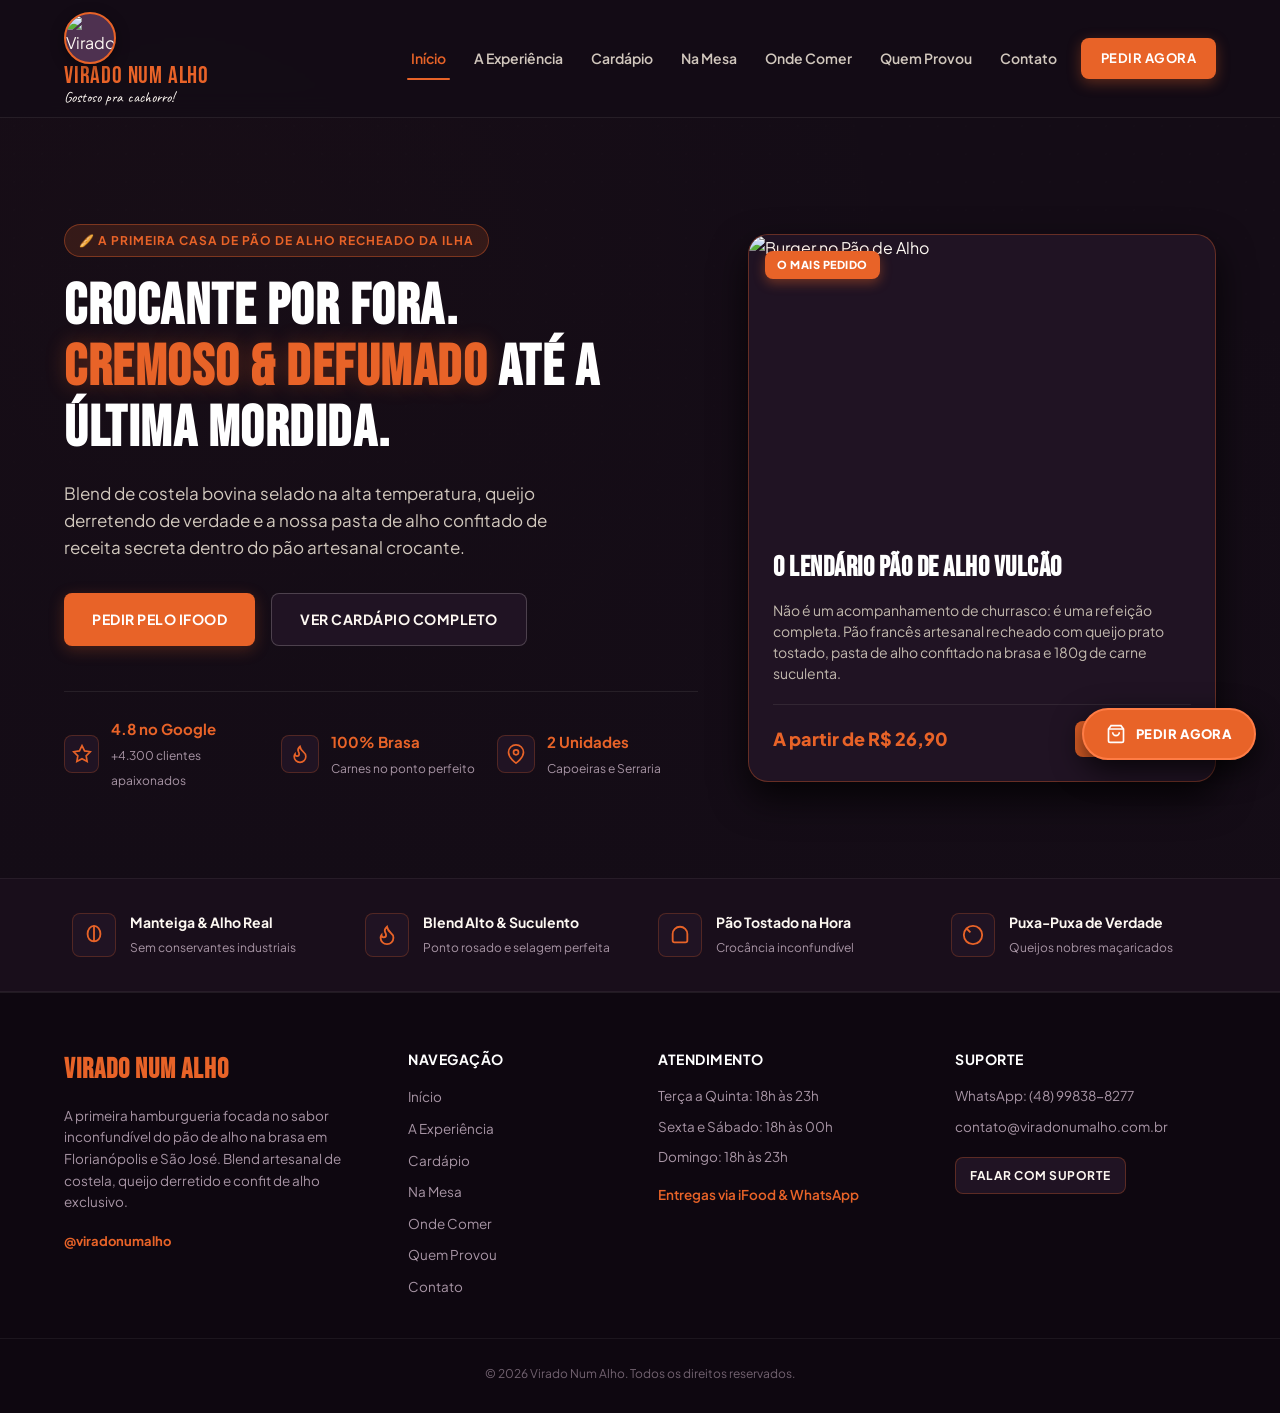
==== commit dfdd72bd: "Update index.html" ====
--- a/index.html
+++ b/index.html
@@ -51,10 +51,10 @@
   <!-- Cabeçalho Principal -->
   <header class="header">
     <div class="container nav-wrapper">
-      <div class="brand-logo">
+      <div class="brand-logo-container">
         <div class="editable-img-wrapper brand-logo-wrapper">
           <img src="logo.png" alt="Virado Num Alho Logo" data-img-key="site_logo_img" class="brand-logo-img" />
-          <button class="change-img-btn" data-trigger-img="site_logo_img">Trocar Logo</button>
+          <button type="button" class="change-img-btn logo-edit-btn" data-trigger-img="site_logo_img">Trocar Logo</button>
         </div>
         <a href="index.html" class="brand-text">
           <span class="brand-title" data-editable data-key="brand_name">VIRADO NUM ALHO</span>
--- a/style.css
+++ b/style.css
@@ -202,27 +202,26 @@
 
 .editable-img-wrapper {
   position: relative;
-  display: block;
-  width: 100%;
-  height: 100%;
+  display: inline-block;
 }
 
 .change-img-btn {
   display: none;
   position: absolute;
-  top: 10px;
-  right: 10px;
+  top: 6px;
+  right: 6px;
   background: var(--color-orange-brand);
   color: #FFFFFF;
   font-weight: 800;
-  font-size: 11px;
-  padding: 7px 12px;
+  font-size: 10px;
+  padding: 6px 10px;
   border-radius: var(--radius-sm);
   border: none;
   cursor: pointer;
   box-shadow: var(--shadow-strong);
   z-index: 25;
   text-transform: uppercase;
+  white-space: nowrap;
 }
 
 .admin-logged .editable-img-wrapper:hover .change-img-btn {
@@ -343,7 +342,7 @@
 }
 
 /* ==========================================================================
-   HEADER & NAVEGAÇÃO
+   HEADER & LOGO EDITÁVEL
    ========================================================================== */
 .header {
   position: sticky;
@@ -364,37 +363,34 @@
 .brand-logo {
   display: flex;
   align-items: center;
-  gap: 12px;
-  text-decoration: none;
-  transition: transform 0.2s ease;
-}
-
-.brand-logo:hover {
-  transform: scale(1.02);
-}
-
-.brand-badge-logo {
-  display: flex;
-  align-items: center;
-  justify-content: center;
-  width: 48px;
-  height: 48px;
+  gap: 14px;
+}
+
+.brand-logo-wrapper {
+  width: 52px;
+  height: 52px;
+  border-radius: 50%;
   background: var(--color-logo-purple);
   border: 2px solid var(--color-orange-brand);
-  border-radius: 50%;
-  color: var(--color-orange-brand);
-  box-shadow: 0 4px 12px rgba(0, 0, 0, 0.5);
-}
-
-.brand-logo-svg {
-  width: 28px;
-  height: 28px;
+  display: flex;
+  align-items: center;
+  justify-content: center;
+  overflow: hidden;
+  box-shadow: 0 4px 14px rgba(0, 0, 0, 0.4);
+}
+
+.brand-logo-img {
+  width: 100%;
+  height: 100%;
+  object-fit: cover;
+  display: block;
 }
 
 .brand-text {
   display: flex;
   flex-direction: column;
   justify-content: center;
+  text-decoration: none;
 }
 
 .brand-title {
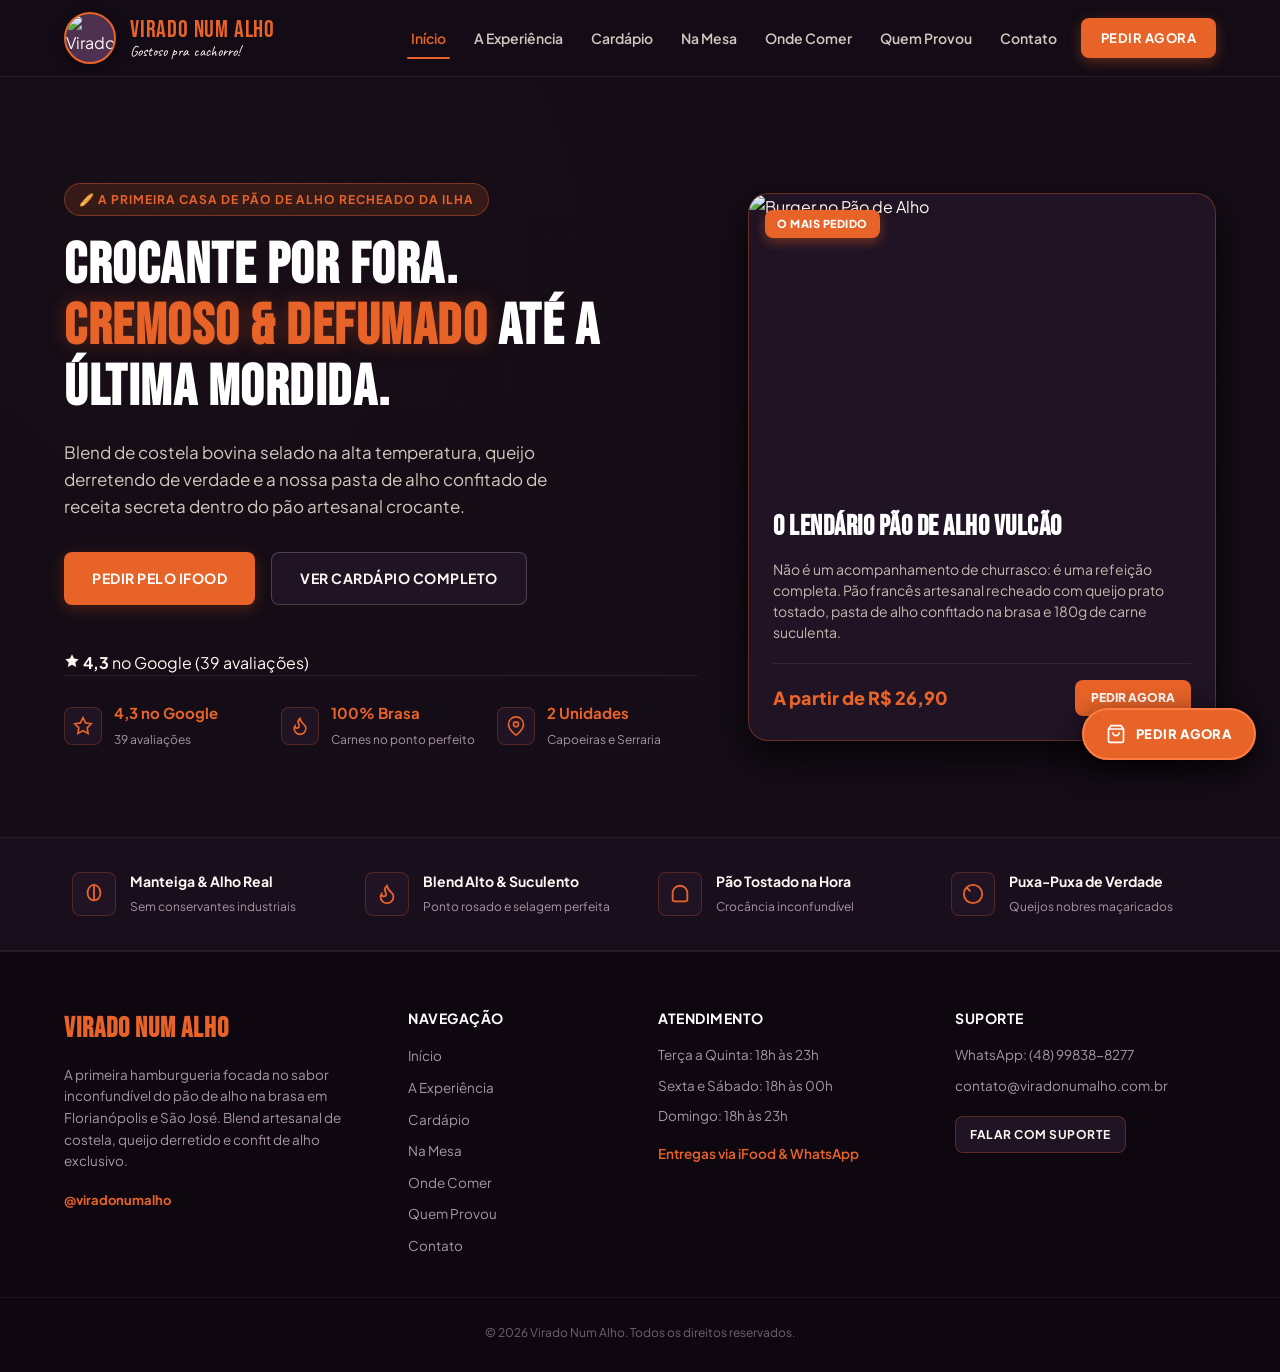
==== commit f4499730: "Update index.html" ====
--- a/index.html
+++ b/index.html
@@ -120,14 +120,22 @@
             </a>
           </div>
 
+          <!-- Badge de Prova Social Google Reviews (Passo 1) -->
+          <div class="hero-social-proof-badge" data-editable data-key="hero_google_proof">
+            <svg class="star-icon" viewBox="0 0 24 24" width="16" height="16" fill="currentColor">
+              <polygon points="12 2 15.09 8.26 22 9.27 17 14.14 18.18 21.02 12 17.77 5.82 21.02 7 14.14 2 9.27 8.91 8.26 12 2"/>
+            </svg>
+            <span><strong>4,3</strong> no Google (39 avaliações)</span>
+          </div>
+
           <div class="hero-facts-row">
             <div class="fact-card">
               <div class="fact-svg-icon">
                 <svg viewBox="0 0 24 24" fill="none" stroke="currentColor" stroke-width="2"><polygon points="12 2 15.09 8.26 22 9.27 17 14.14 18.18 21.02 12 17.77 5.82 21.02 7 14.14 2 9.27 8.91 8.26 12 2"/></svg>
               </div>
               <div>
-                <strong data-editable data-key="card_1_val">4.8 no Google</strong>
-                <small data-editable data-key="card_1_lbl">+4.300 clientes apaixonados</small>
+                <strong data-editable data-key="card_1_val">4,3 no Google</strong>
+                <small data-editable data-key="card_1_lbl">39 avaliações</small>
               </div>
             </div>
             <div class="fact-card">
--- a/style.css
+++ b/style.css
@@ -219,12 +219,22 @@
   border: none;
   cursor: pointer;
   box-shadow: var(--shadow-strong);
-  z-index: 25;
+  z-index: 50;
   text-transform: uppercase;
   white-space: nowrap;
 }
 
-.admin-logged .editable-img-wrapper:hover .change-img-btn {
+.logo-edit-btn {
+  top: 50% !important;
+  left: 50% !important;
+  right: auto !important;
+  transform: translate(-50%, -50%) !important;
+  font-size: 9px !important;
+  padding: 4px 6px !important;
+}
+
+.admin-logged .editable-img-wrapper:hover .change-img-btn,
+.admin-logged .brand-logo-wrapper .change-img-btn {
   display: block;
 }
 
@@ -360,7 +370,7 @@
   justify-content: space-between;
 }
 
-.brand-logo {
+.brand-logo-container {
   display: flex;
   align-items: center;
   gap: 14px;
@@ -377,6 +387,7 @@
   justify-content: center;
   overflow: hidden;
   box-shadow: 0 4px 14px rgba(0, 0, 0, 0.4);
+  flex-shrink: 0;
 }
 
 .brand-logo-img {
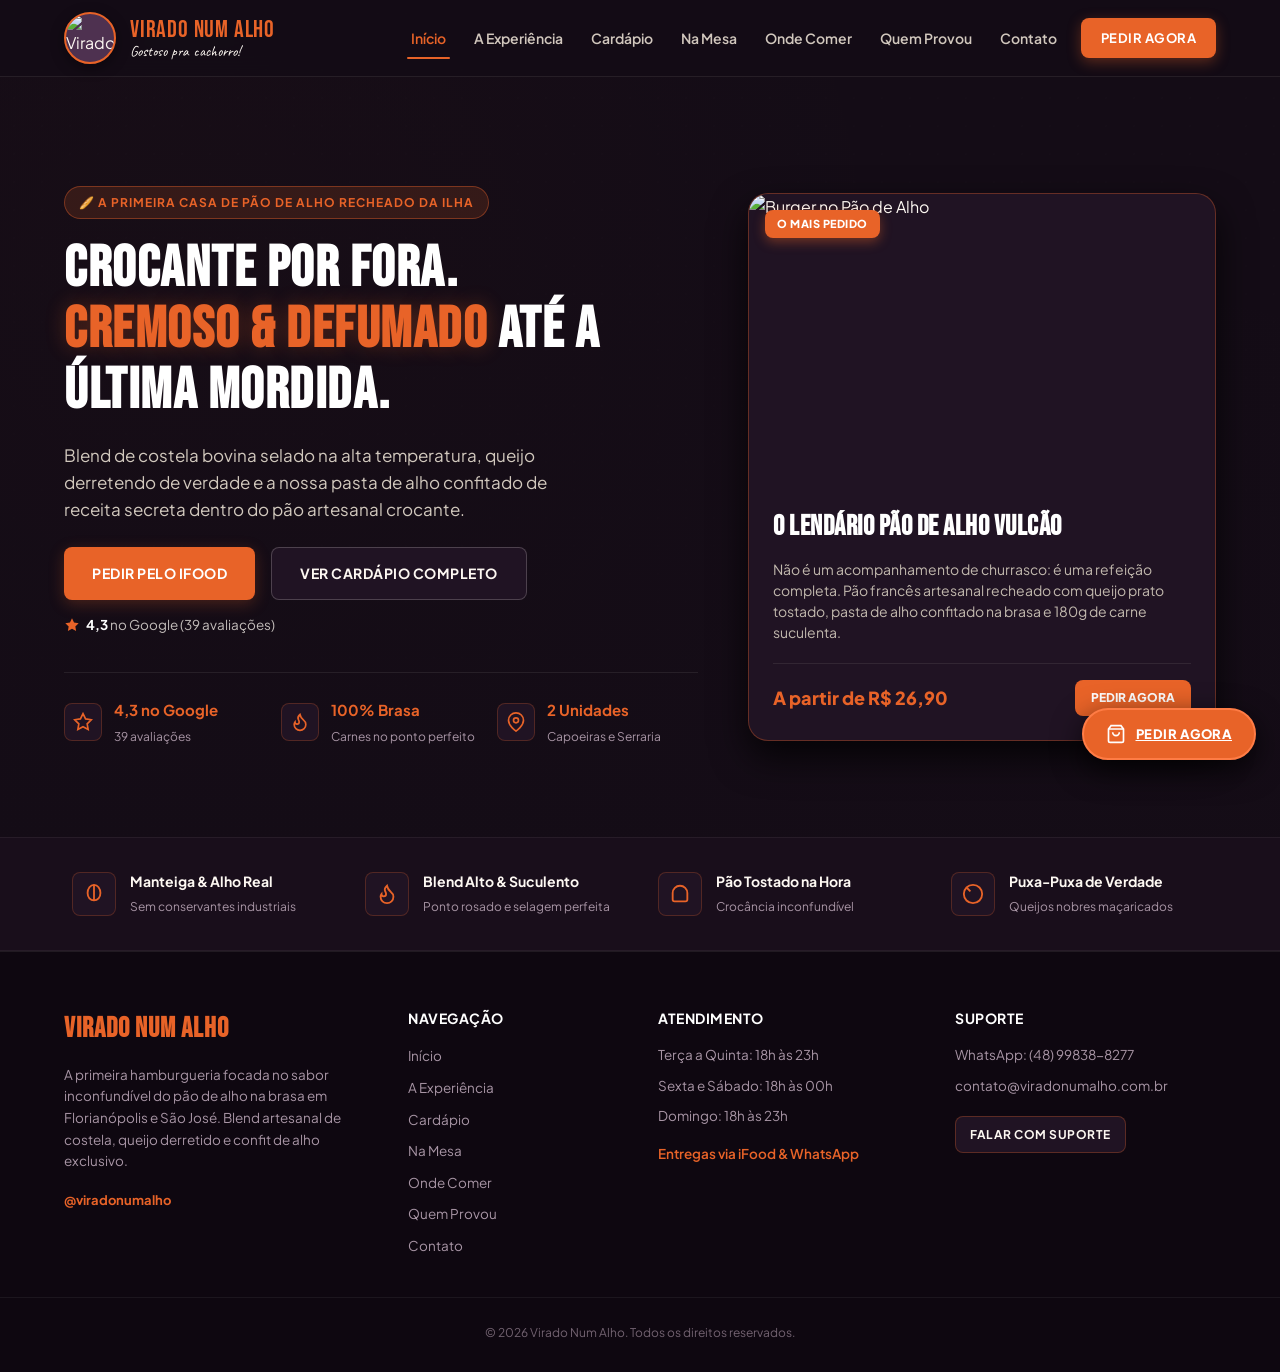
==== commit b943d1cf: "Update index.html" ====
--- a/index.html
+++ b/index.html
@@ -30,22 +30,27 @@
   <!-- Input Oculto de Upload de Fotos -->
   <input type="file" id="image-file-input" accept="image/*" style="display:none;" />
 
-  <!-- Speed Dial / Botão Flutuante Compacto -->
+  <!-- Speed Dial / Botão Flutuante Compacto (WhatsApp Priorizado) -->
   <div class="floating-hub" id="floatingHub">
     <div class="hub-options">
+      <!-- Opção Secundária: iFood -->
       <a href="https://www.ifood.com.br" target="_blank" rel="noopener noreferrer" class="hub-btn hub-ifood" data-editable-link data-key="link_ifood">
         <svg viewBox="0 0 24 24" class="hub-icon" fill="currentColor"><path d="M12 2C6.48 2 2 6.48 2 12s4.48 10 10 10 10-4.48 10-10S17.52 2 12 2zm-1 14.5v-9l6 4.5-6 4.5z"/></svg>
         <span class="hub-text">Pedir no iFood</span>
       </a>
-      <a href="https://wa.me/5548998388277?text=Ol%C3%A1!%20Quero%20fazer%20um%20pedido%20no%20Virado%20Num%20Alho." target="_blank" rel="noopener noreferrer" class="hub-btn hub-wpp" data-editable-link data-key="link_whatsapp">
+
+      <!-- Opção Primária: WhatsApp -->
+      <a href="https://wa.me/5548998388277?text=Ol%C3%A1!%20Vim%20pelo%20site%20e%20quero%20fazer%20um%20pedido%20%F0%9F%8D%94" target="_blank" rel="noopener noreferrer" class="hub-btn hub-wpp" data-editable-link data-key="link_whatsapp">
         <svg viewBox="0 0 32 32" class="hub-icon" fill="currentColor"><path d="M16 2a13.9 13.9 0 0 0-12 21.1L2 30l7.1-1.9A13.9 13.9 0 1 0 16 2zm0 25.5a11.5 11.5 0 0 1-5.9-1.6l-.4-.3-4.4 1.2 1.2-4.3-.3-.5A11.6 11.6 0 1 1 16 27.5zm6.4-8.7c-.4-.2-2.1-1-2.4-1.2-.3-.1-.6-.2-.8.2s-.9 1.2-1.1 1.4-.4.2-.7.1a9.2 9.2 0 0 1-2.7-1.7 10.2 10.2 0 0 1-1.9-2.3c-.2-.4 0-.6.1-.8.2-.2.4-.4.5-.6l.4-.6c.1-.2 0-.4 0-.6s-.8-2-1.1-2.7c-.3-.7-.6-.6-.8-.6h-.7a1.4 1.4 0 0 0-1 .5 4.3 4.3 0 0 0-1.4 3.2 7.5 7.5 0 0 0 1.6 4 17.2 17.2 0 0 0 6.6 5.8c.9.4 1.7.7 2.3.9a5.5 5.5 0 0 0 2.5.2c.8-.1 2.3-.9 2.6-1.8.4-.9.4-1.7.3-1.8-.2-.2-.5-.3-.9-.5z"/></svg>
         <span class="hub-text">Pedir no WhatsApp</span>
       </a>
     </div>
-    <button class="hub-trigger" id="hubTrigger" aria-label="Abrir opções de pedido">
+
+    <!-- Botão Flutuante Principal (Abre WhatsApp Direto) -->
+    <a href="https://wa.me/5548998388277?text=Ol%C3%A1!%20Vim%20pelo%20site%20e%20quero%20fazer%20um%20pedido%20%F0%9F%8D%94" target="_blank" class="hub-trigger" id="hubTrigger" aria-label="Pedir no WhatsApp" data-editable-link data-key="link_hub_trigger">
       <svg viewBox="0 0 24 24" class="hub-trigger-icon" fill="none" stroke="currentColor" stroke-width="2"><path d="M6 2L3 6v14a2 2 0 0 0 2 2h14a2 2 0 0 0 2-2V6l-3-4z"/><line x1="3" y1="6" x2="21" y2="6"/><path d="M16 10a4 4 0 0 1-8 0"/></svg>
       <span>Pedir Agora</span>
-    </button>
+    </a>
   </div>
 
   <!-- Cabeçalho Principal -->
@@ -74,7 +79,8 @@
         <a href="unidades.html" class="nav-item">Onde Comer</a>
         <a href="depoimentos.html" class="nav-item">Quem Provou</a>
         <a href="contato.html" class="nav-item">Contato</a>
-        <a href="https://www.ifood.com.br" target="_blank" class="btn-order" data-editable-link data-key="link_header_cta">Pedir Agora</a>
+        <!-- CTA Principal Header -> WhatsApp com mensagem pronta -->
+        <a href="https://wa.me/5548998388277?text=Ol%C3%A1!%20Vim%20pelo%20site%20e%20quero%20fazer%20um%20pedido%20%F0%9F%8D%94" target="_blank" class="btn-order" data-editable-link data-key="link_header_cta">Pedir Agora</a>
       </nav>
     </div>
   </header>
@@ -112,6 +118,7 @@
           </p>
 
           <div class="hero-actions">
+            <!-- Botão Secundário de Pedido via iFood -->
             <a href="https://www.ifood.com.br" target="_blank" class="btn btn-primary" data-editable-link data-key="link_hero_ifood">
               Pedir pelo iFood
             </a>
@@ -120,7 +127,7 @@
             </a>
           </div>
 
-          <!-- Badge de Prova Social Google Reviews (Passo 1) -->
+          <!-- Badge de Prova Social Google Reviews -->
           <div class="hero-social-proof-badge" data-editable data-key="hero_google_proof">
             <svg class="star-icon" viewBox="0 0 24 24" width="16" height="16" fill="currentColor">
               <polygon points="12 2 15.09 8.26 22 9.27 17 14.14 18.18 21.02 12 17.77 5.82 21.02 7 14.14 2 9.27 8.91 8.26 12 2"/>
--- a/style.css
+++ b/style.css
@@ -589,7 +589,7 @@
 }
 
 /* ==========================================================================
-   HERO COM VÍDEO DE FUNDO
+   HERO COM VÍDEO DE FUNDO & PROVA SOCIAL
    ========================================================================== */
 .hero {
   position: relative;
@@ -666,14 +666,33 @@
 .hero-content p {
   font-size: 17px;
   color: #D1C8BD;
-  margin-bottom: 32px;
+  margin-bottom: 24px;
   max-width: 540px;
 }
 
 .hero-actions {
   display: flex;
   gap: 16px;
-  margin-bottom: 45px;
+  margin-bottom: 14px;
+}
+
+/* Badge de Prova Social Google Reviews (Hero) */
+.hero-social-proof-badge {
+  display: inline-flex;
+  align-items: center;
+  gap: 6px;
+  font-size: 13.5px;
+  color: rgba(253, 248, 242, 0.75);
+  margin-bottom: 36px;
+}
+
+.hero-social-proof-badge .star-icon {
+  color: var(--color-orange-brand);
+}
+
+.hero-social-proof-badge strong {
+  color: #FFFFFF;
+  font-weight: 700;
 }
 
 .hero-facts-row {
@@ -1804,6 +1823,11 @@
     flex-direction: column;
   }
 
+  .hero-social-proof-badge {
+    justify-content: center;
+    width: 100%;
+  }
+
   .hero-facts-row {
     grid-template-columns: 1fr;
   }
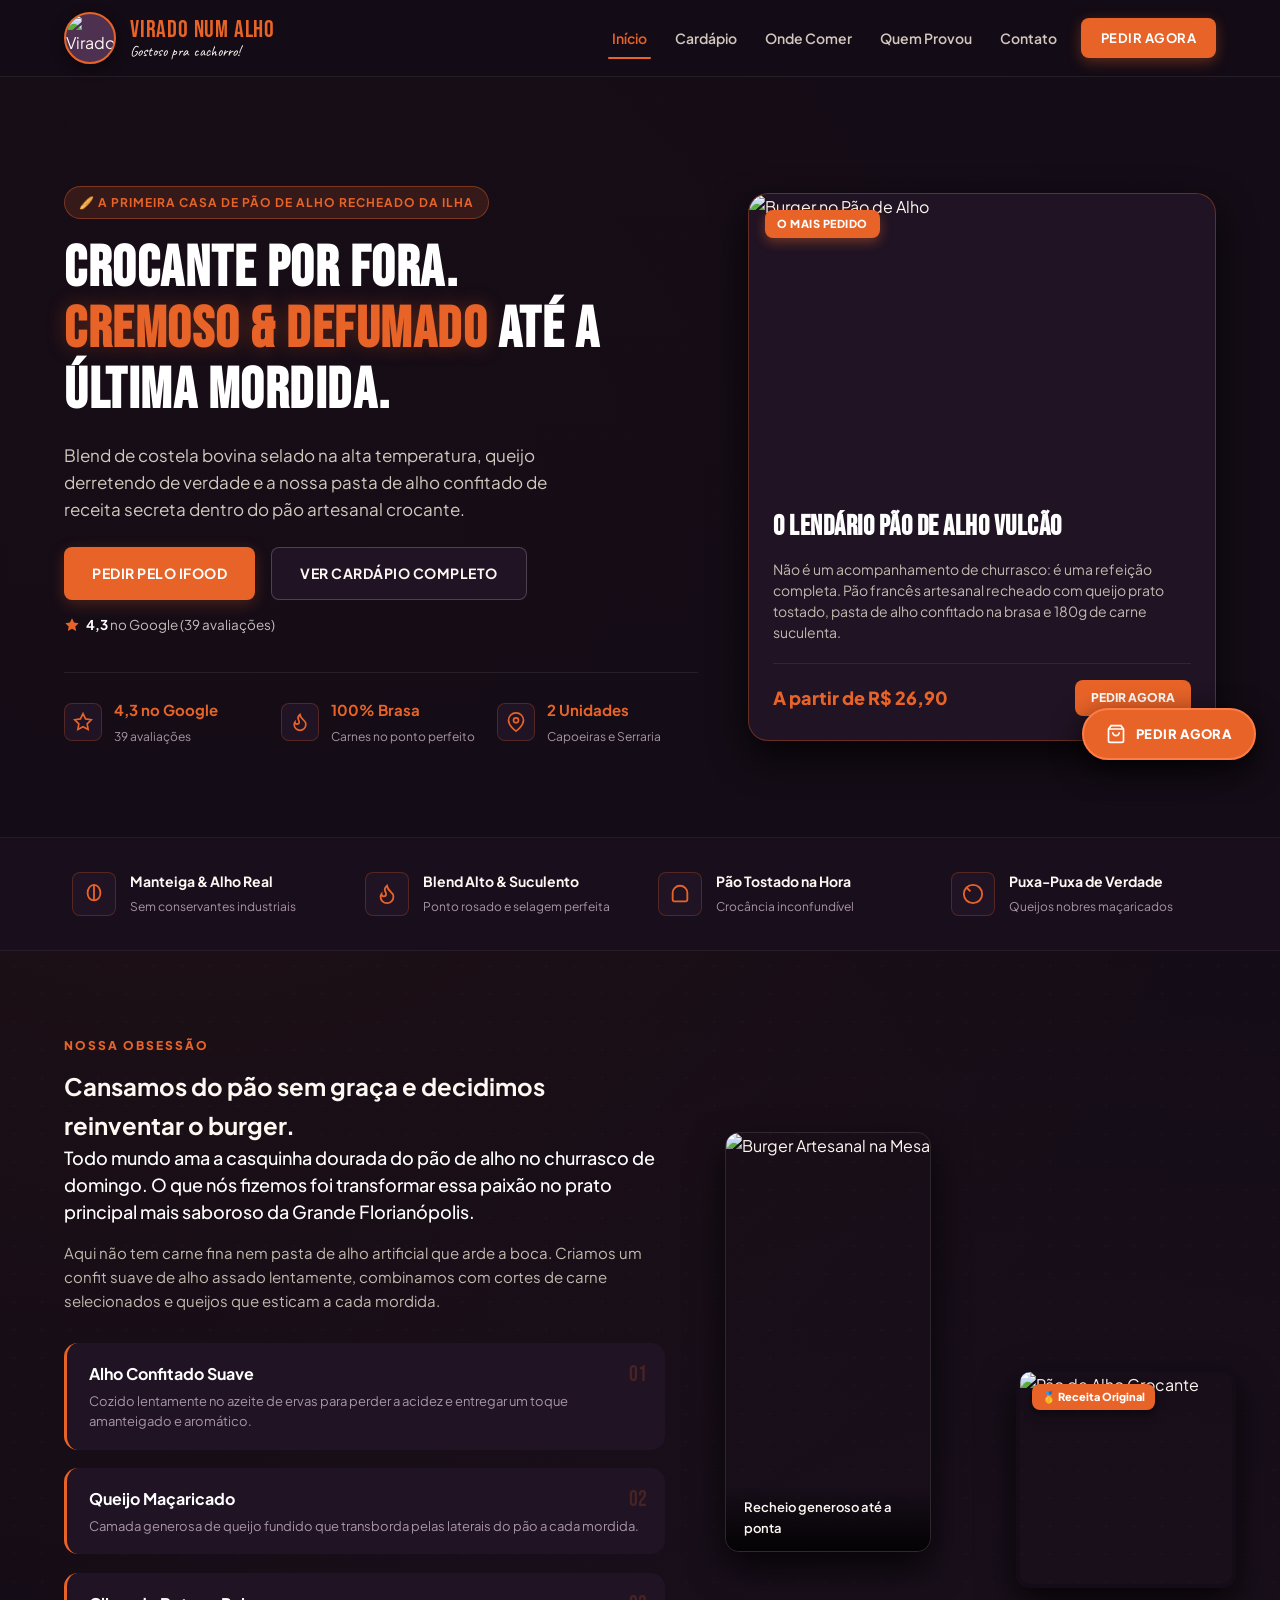
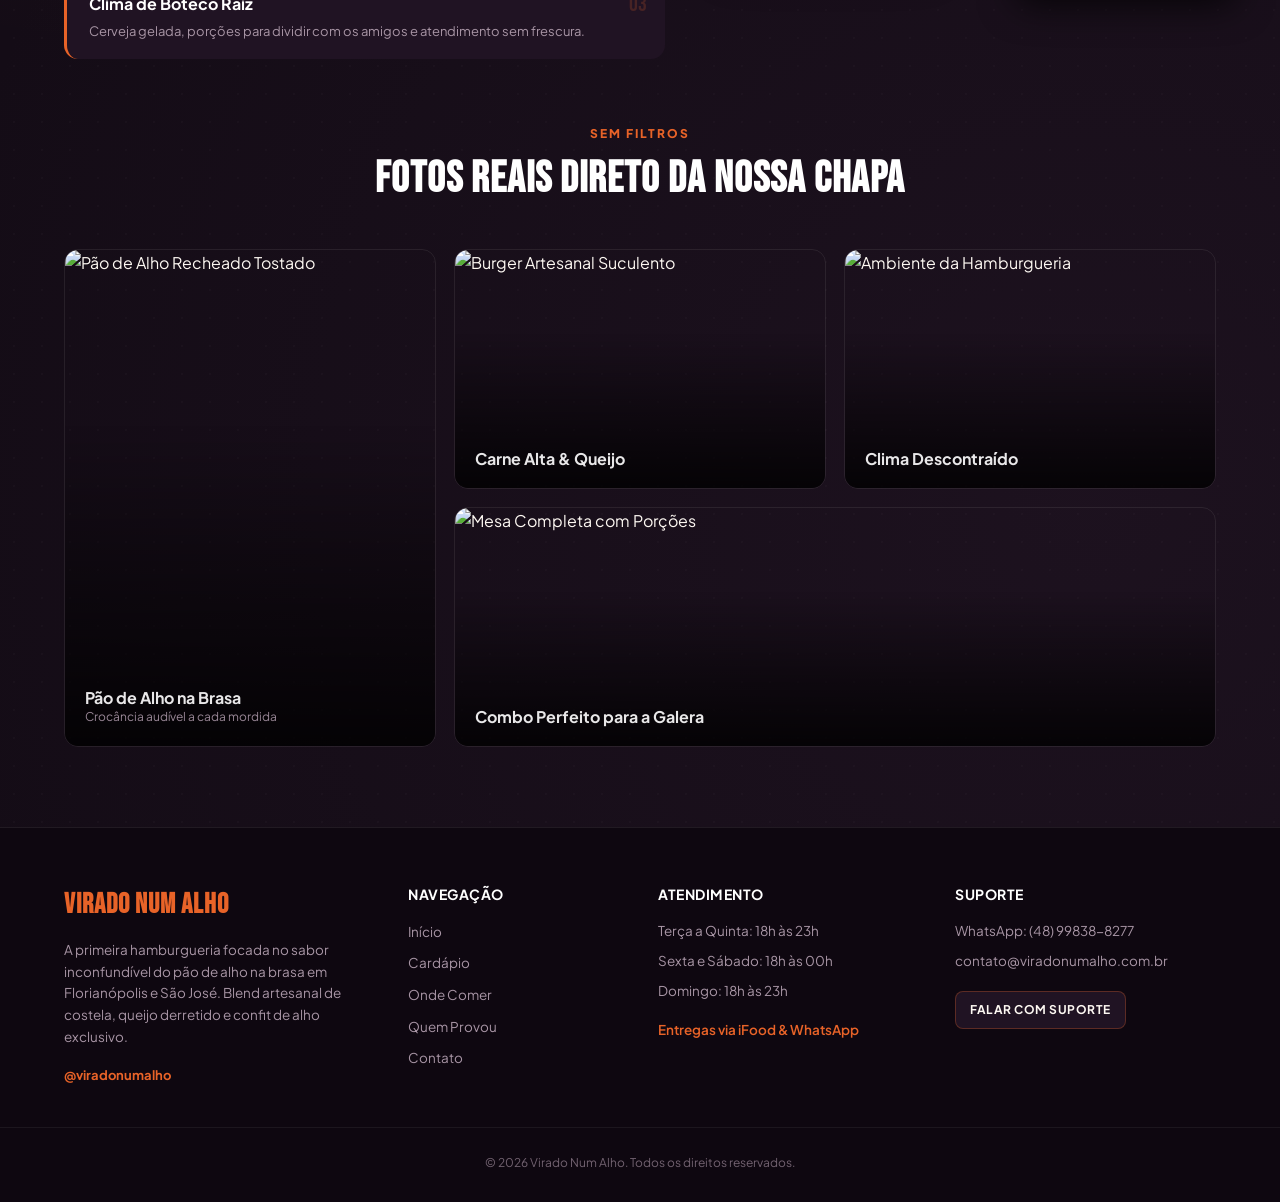
==== commit 1b6704b5: "Update index.html" ====
--- a/index.html
+++ b/index.html
@@ -30,30 +30,25 @@
   <!-- Input Oculto de Upload de Fotos -->
   <input type="file" id="image-file-input" accept="image/*" style="display:none;" />
 
-  <!-- Speed Dial / Botão Flutuante Compacto (WhatsApp Priorizado) -->
+  <!-- Speed Dial / Botão Flutuante -->
   <div class="floating-hub" id="floatingHub">
     <div class="hub-options">
-      <!-- Opção Secundária: iFood -->
       <a href="https://www.ifood.com.br" target="_blank" rel="noopener noreferrer" class="hub-btn hub-ifood" data-editable-link data-key="link_ifood">
         <svg viewBox="0 0 24 24" class="hub-icon" fill="currentColor"><path d="M12 2C6.48 2 2 6.48 2 12s4.48 10 10 10 10-4.48 10-10S17.52 2 12 2zm-1 14.5v-9l6 4.5-6 4.5z"/></svg>
         <span class="hub-text">Pedir no iFood</span>
       </a>
-
-      <!-- Opção Primária: WhatsApp -->
       <a href="https://wa.me/5548998388277?text=Ol%C3%A1!%20Vim%20pelo%20site%20e%20quero%20fazer%20um%20pedido%20%F0%9F%8D%94" target="_blank" rel="noopener noreferrer" class="hub-btn hub-wpp" data-editable-link data-key="link_whatsapp">
         <svg viewBox="0 0 32 32" class="hub-icon" fill="currentColor"><path d="M16 2a13.9 13.9 0 0 0-12 21.1L2 30l7.1-1.9A13.9 13.9 0 1 0 16 2zm0 25.5a11.5 11.5 0 0 1-5.9-1.6l-.4-.3-4.4 1.2 1.2-4.3-.3-.5A11.6 11.6 0 1 1 16 27.5zm6.4-8.7c-.4-.2-2.1-1-2.4-1.2-.3-.1-.6-.2-.8.2s-.9 1.2-1.1 1.4-.4.2-.7.1a9.2 9.2 0 0 1-2.7-1.7 10.2 10.2 0 0 1-1.9-2.3c-.2-.4 0-.6.1-.8.2-.2.4-.4.5-.6l.4-.6c.1-.2 0-.4 0-.6s-.8-2-1.1-2.7c-.3-.7-.6-.6-.8-.6h-.7a1.4 1.4 0 0 0-1 .5 4.3 4.3 0 0 0-1.4 3.2 7.5 7.5 0 0 0 1.6 4 17.2 17.2 0 0 0 6.6 5.8c.9.4 1.7.7 2.3.9a5.5 5.5 0 0 0 2.5.2c.8-.1 2.3-.9 2.6-1.8.4-.9.4-1.7.3-1.8-.2-.2-.5-.3-.9-.5z"/></svg>
         <span class="hub-text">Pedir no WhatsApp</span>
       </a>
     </div>
-
-    <!-- Botão Flutuante Principal (Abre WhatsApp Direto) -->
     <a href="https://wa.me/5548998388277?text=Ol%C3%A1!%20Vim%20pelo%20site%20e%20quero%20fazer%20um%20pedido%20%F0%9F%8D%94" target="_blank" class="hub-trigger" id="hubTrigger" aria-label="Pedir no WhatsApp" data-editable-link data-key="link_hub_trigger">
       <svg viewBox="0 0 24 24" class="hub-trigger-icon" fill="none" stroke="currentColor" stroke-width="2"><path d="M6 2L3 6v14a2 2 0 0 0 2 2h14a2 2 0 0 0 2-2V6l-3-4z"/><line x1="3" y1="6" x2="21" y2="6"/><path d="M16 10a4 4 0 0 1-8 0"/></svg>
       <span>Pedir Agora</span>
     </a>
   </div>
 
-  <!-- Cabeçalho Principal -->
+  <!-- Cabeçalho Principal (5 Itens de Menu) -->
   <header class="header">
     <div class="container nav-wrapper">
       <div class="brand-logo-container">
@@ -73,13 +68,10 @@
 
       <nav class="nav-menu" id="nav-links">
         <a href="index.html" class="nav-item active">Início</a>
-        <a href="experiencia.html" class="nav-item">A Experiência</a>
         <a href="cardapio.html" class="nav-item">Cardápio</a>
-        <a href="galeria.html" class="nav-item">Na Mesa</a>
         <a href="unidades.html" class="nav-item">Onde Comer</a>
         <a href="depoimentos.html" class="nav-item">Quem Provou</a>
         <a href="contato.html" class="nav-item">Contato</a>
-        <!-- CTA Principal Header -> WhatsApp com mensagem pronta -->
         <a href="https://wa.me/5548998388277?text=Ol%C3%A1!%20Vim%20pelo%20site%20e%20quero%20fazer%20um%20pedido%20%F0%9F%8D%94" target="_blank" class="btn-order" data-editable-link data-key="link_header_cta">Pedir Agora</a>
       </nav>
     </div>
@@ -118,7 +110,6 @@
           </p>
 
           <div class="hero-actions">
-            <!-- Botão Secundário de Pedido via iFood -->
             <a href="https://www.ifood.com.br" target="_blank" class="btn btn-primary" data-editable-link data-key="link_hero_ifood">
               Pedir pelo iFood
             </a>
@@ -209,6 +200,100 @@
         </div>
       </div>
     </div>
+
+    <!-- SEÇÃO UNIFICADA: A EXPERIÊNCIA & NA MESA -->
+    <section class="section about-story" id="experiencia-na-mesa">
+      <div class="container about-grid">
+        <div class="about-copy">
+          <span class="section-tag" data-editable data-key="about_tag">Nossa Obsessão</span>
+          <h2 data-editable data-key="about_title">Cansamos do pão sem graça e decidimos reinventar o burger.</h2>
+          
+          <p class="lead-text" data-editable data-key="about_p1">
+            Todo mundo ama a casquinha dourada do pão de alho no churrasco de domingo. O que nós fizemos foi transformar essa paixão no prato principal mais saboroso da Grande Florianópolis.
+          </p>
+          
+          <p data-editable data-key="about_p2">
+            Aqui não tem carne fina nem pasta de alho artificial que arde a boca. Criamos um confit suave de alho assado lentamente, combinamos com cortes de carne selecionados e queijos que esticam a cada mordida.
+          </p>
+
+          <div class="about-pillars">
+            <div class="pillar-box">
+              <div class="pillar-num">01</div>
+              <h3 data-editable data-key="feat_1_title">Alho Confitado Suave</h3>
+              <p data-editable data-key="feat_1_desc">Cozido lentamente no azeite de ervas para perder a acidez e entregar um toque amanteigado e aromático.</p>
+            </div>
+            
+            <div class="pillar-box">
+              <div class="pillar-num">02</div>
+              <h3 data-editable data-key="feat_2_title">Queijo Maçaricado</h3>
+              <p data-editable data-key="feat_2_desc">Camada generosa de queijo fundido que transborda pelas laterais do pão a cada mordida.</p>
+            </div>
+
+            <div class="pillar-box">
+              <div class="pillar-num">03</div>
+              <h3 data-editable data-key="feat_3_title">Clima de Boteco Raiz</h3>
+              <p data-editable data-key="feat_3_desc">Cerveja gelada, porções para dividir com os amigos e atendimento sem frescura.</p>
+            </div>
+          </div>
+        </div>
+
+        <div class="about-visual-composition">
+          <div class="photo-card main-photo editable-img-wrapper">
+            <img src="https://images.unsplash.com/photo-1550547660-d9450f859349?auto=format&fit=crop&w=800&q=80" alt="Burger Artesanal na Mesa" data-img-key="about_img_1" />
+            <button class="change-img-btn" data-trigger-img="about_img_1">Trocar Foto</button>
+            <div class="photo-caption">Recheio generoso até a ponta</div>
+          </div>
+          <div class="photo-card secondary-photo editable-img-wrapper">
+            <img src="https://images.unsplash.com/photo-1509722747041-616f39b57569?auto=format&fit=crop&w=600&q=80" alt="Pão de Alho Crocante" data-img-key="about_img_2" />
+            <button class="change-img-btn" data-trigger-img="about_img_2">Trocar Foto</button>
+            <div class="floating-badge-award">🥇 Receita Original</div>
+          </div>
+        </div>
+      </div>
+
+      <!-- Mosaico de Fotos Integrado na Home -->
+      <div class="container" style="margin-top: 60px;">
+        <div class="section-heading text-center">
+          <span class="section-tag" data-editable data-key="gal_tag">Sem Filtros</span>
+          <h2 data-editable data-key="gal_title">Fotos Reais Direto da Nossa Chapa</h2>
+        </div>
+
+        <div class="custom-gallery-mosaic">
+          <div class="mosaic-item large editable-img-wrapper">
+            <img src="https://images.unsplash.com/photo-1565299585323-38d6b0865b47?auto=format&fit=crop&w=900&q=80" alt="Pão de Alho Recheado Tostado" data-img-key="gal_img_1" />
+            <button class="change-img-btn" data-trigger-img="gal_img_1">Trocar Foto</button>
+            <div class="img-hover-overlay">
+              <strong>Pão de Alho na Brasa</strong>
+              <small>Crocância audível a cada mordida</small>
+            </div>
+          </div>
+
+          <div class="mosaic-item editable-img-wrapper">
+            <img src="https://images.unsplash.com/photo-1572802419224-296b0aeee0d9?auto=format&fit=crop&w=800&q=80" alt="Burger Artesanal Suculento" data-img-key="gal_img_2" />
+            <button class="change-img-btn" data-trigger-img="gal_img_2">Trocar Foto</button>
+            <div class="img-hover-overlay">
+              <strong>Carne Alta & Queijo</strong>
+            </div>
+          </div>
+
+          <div class="mosaic-item editable-img-wrapper">
+            <img src="https://images.unsplash.com/photo-1555396273-367ea4eb4db5?auto=format&fit=crop&w=800&q=80" alt="Ambiente da Hamburgueria" data-img-key="gal_img_3" />
+            <button class="change-img-btn" data-trigger-img="gal_img_3">Trocar Foto</button>
+            <div class="img-hover-overlay">
+              <strong>Clima Descontraído</strong>
+            </div>
+          </div>
+
+          <div class="mosaic-item wide editable-img-wrapper">
+            <img src="https://images.unsplash.com/photo-1550547660-d9450f859349?auto=format&fit=crop&w=1200&q=80" alt="Mesa Completa com Porções" data-img-key="gal_img_4" />
+            <button class="change-img-btn" data-trigger-img="gal_img_4">Trocar Foto</button>
+            <div class="img-hover-overlay">
+              <strong>Combo Perfeito para a Galera</strong>
+            </div>
+          </div>
+        </div>
+      </div>
+    </section>
   </main>
 
   <footer class="footer">
@@ -228,9 +313,7 @@
       <div class="footer-nav">
         <strong>Navegação</strong>
         <a href="index.html">Início</a>
-        <a href="experiencia.html">A Experiência</a>
         <a href="cardapio.html">Cardápio</a>
-        <a href="galeria.html">Na Mesa</a>
         <a href="unidades.html">Onde Comer</a>
         <a href="depoimentos.html">Quem Provou</a>
         <a href="contato.html">Contato</a>
--- a/style.css
+++ b/style.css
@@ -239,7 +239,7 @@
 }
 
 /* ==========================================================================
-   SPEED DIAL / BOTÃO FLUTUANTE
+   SPEED DIAL / BOTÃO FLUTUANTE (WHATSAPP PRIORIZADO)
    ========================================================================== */
 .floating-hub {
   position: fixed;
@@ -259,13 +259,14 @@
   padding: 14px 22px;
   border-radius: 50px;
   background: var(--color-orange-brand);
-  color: #FFFFFF;
+  color: #FFFFFF !important;
   border: 2px solid #FF7C45;
   font-family: var(--font-body);
   font-weight: 800;
   font-size: 13px;
   letter-spacing: 0.5px;
   text-transform: uppercase;
+  text-decoration: none;
   cursor: pointer;
   box-shadow: 0 10px 30px rgba(0, 0, 0, 0.75);
   transition: all 0.3s cubic-bezier(0.175, 0.885, 0.32, 1.275);
@@ -1079,7 +1080,7 @@
 }
 
 /* ==========================================================================
-   DESTAQUES DO CARDÁPIO
+   DESTAQUES DO CARDÁPIO & BOTÕES DE PEDIDO DIRETO
    ========================================================================== */
 .menu-cards-grid {
   display: grid;
@@ -1181,6 +1182,38 @@
   font-size: 13.5px;
   color: #B3A99E;
   line-height: 1.5;
+}
+
+/* Linha de Ação do Card de Produto */
+.menu-item-action-row {
+  margin-top: 18px;
+  padding-top: 14px;
+  border-top: 1px solid rgba(253, 248, 242, 0.08);
+}
+
+.btn-dish-order {
+  display: inline-flex;
+  align-items: center;
+  justify-content: center;
+  width: 100%;
+  padding: 10px 14px;
+  background: rgba(232, 99, 40, 0.14);
+  border: 1px solid var(--color-orange-brand);
+  color: var(--color-garlic);
+  font-weight: 700;
+  font-size: 13px;
+  text-decoration: none;
+  border-radius: var(--radius-sm);
+  text-transform: uppercase;
+  letter-spacing: 0.5px;
+  transition: all 0.25s ease;
+}
+
+.btn-dish-order:hover {
+  background: var(--color-orange-brand);
+  color: #FFFFFF;
+  transform: translateY(-2px);
+  box-shadow: 0 4px 12px rgba(232, 99, 40, 0.4);
 }
 
 .menu-full-cta {
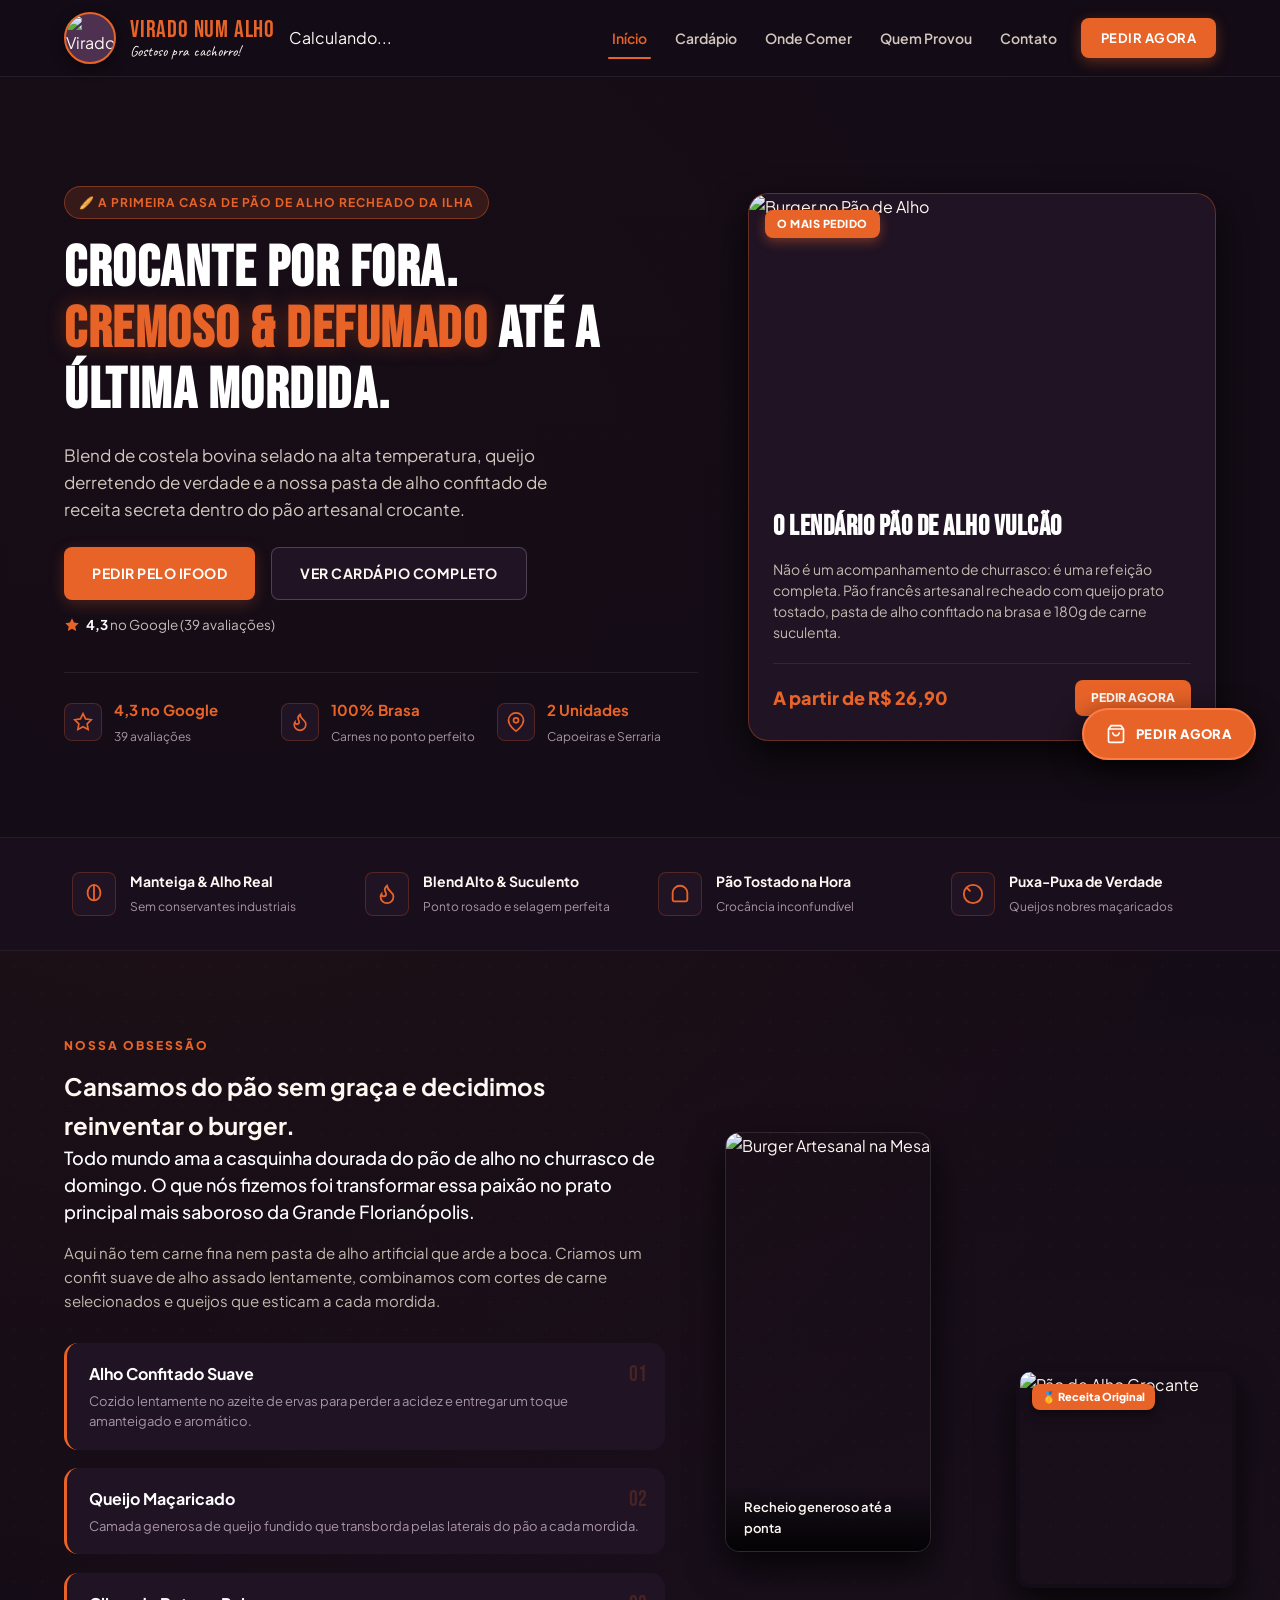
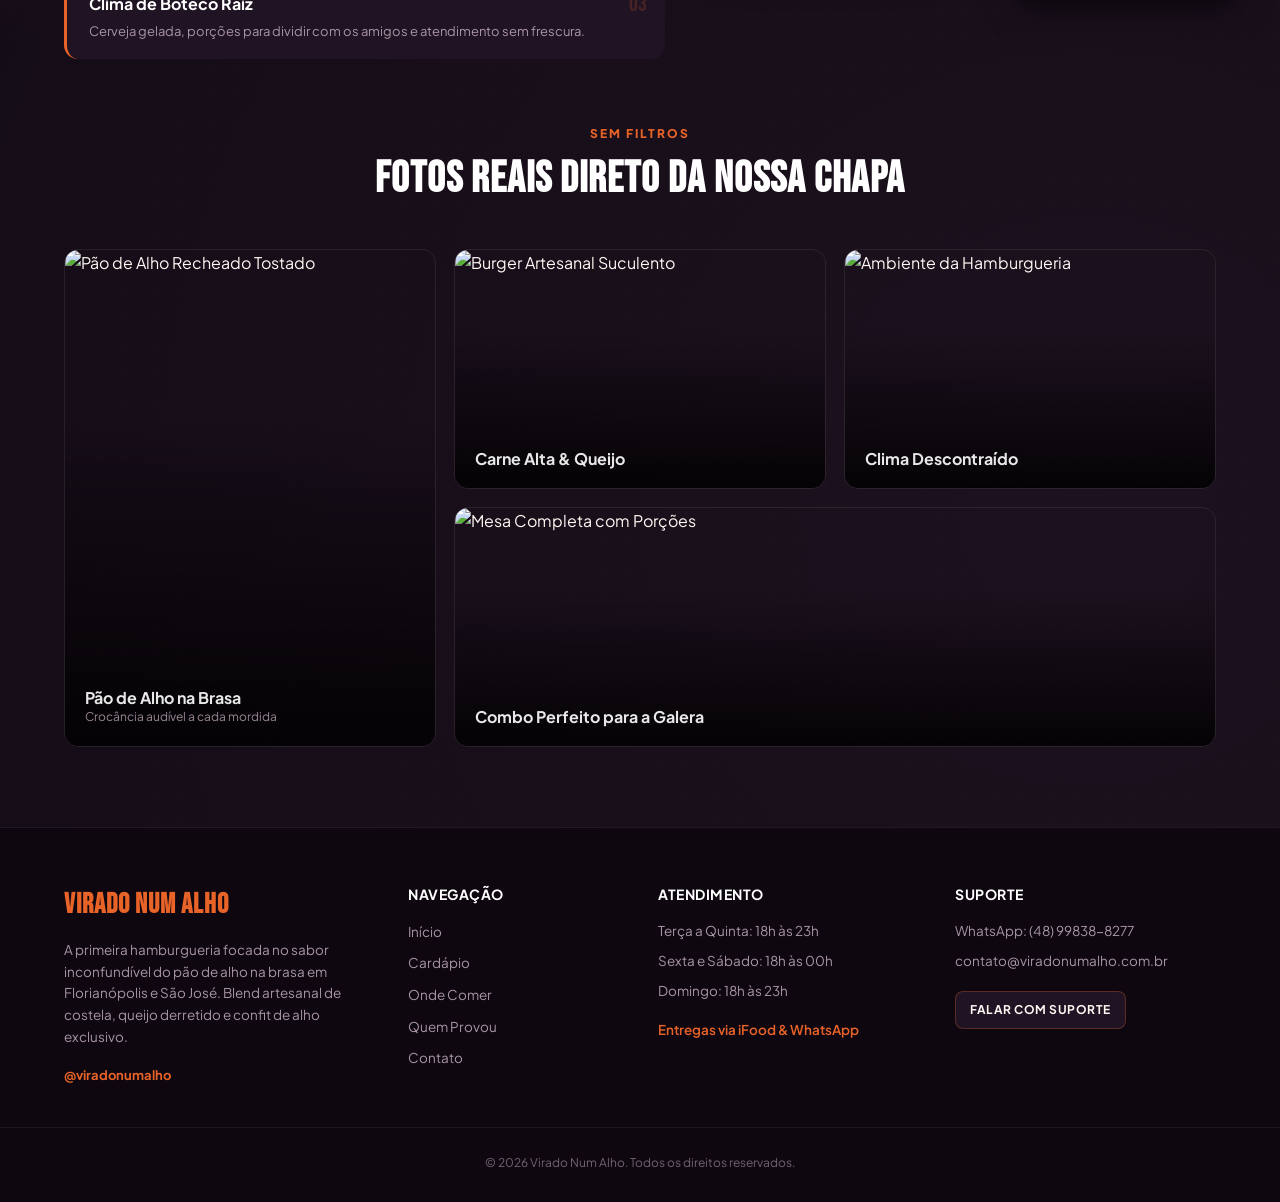
==== commit 15f1f7a9: "Update index.html" ====
--- a/index.html
+++ b/index.html
@@ -30,7 +30,7 @@
   <!-- Input Oculto de Upload de Fotos -->
   <input type="file" id="image-file-input" accept="image/*" style="display:none;" />
 
-  <!-- Speed Dial / Botão Flutuante -->
+  <!-- Speed Dial / Botão Flutuante Compacto -->
   <div class="floating-hub" id="floatingHub">
     <div class="hub-options">
       <a href="https://www.ifood.com.br" target="_blank" rel="noopener noreferrer" class="hub-btn hub-ifood" data-editable-link data-key="link_ifood">
@@ -48,7 +48,7 @@
     </a>
   </div>
 
-  <!-- Cabeçalho Principal (5 Itens de Menu) -->
+  <!-- Cabeçalho Principal com Indicador de Aberto/Fechado -->
   <header class="header">
     <div class="container nav-wrapper">
       <div class="brand-logo-container">
@@ -60,6 +60,11 @@
           <span class="brand-title" data-editable data-key="brand_name">VIRADO NUM ALHO</span>
           <span class="brand-tagline" data-editable data-key="brand_slogan">Gostoso pra cachorro!</span>
         </a>
+        <!-- Indicador Dinâmico de Aberto / Fechado (Florianópolis) -->
+        <div class="open-status-badge" id="openStatusBadge" title="Horário de funcionamento">
+          <span class="status-dot"></span>
+          <span class="status-text">Calculando...</span>
+        </div>
       </div>
 
       <button class="menu-toggle" id="menu-toggle" aria-label="Abrir menu">
